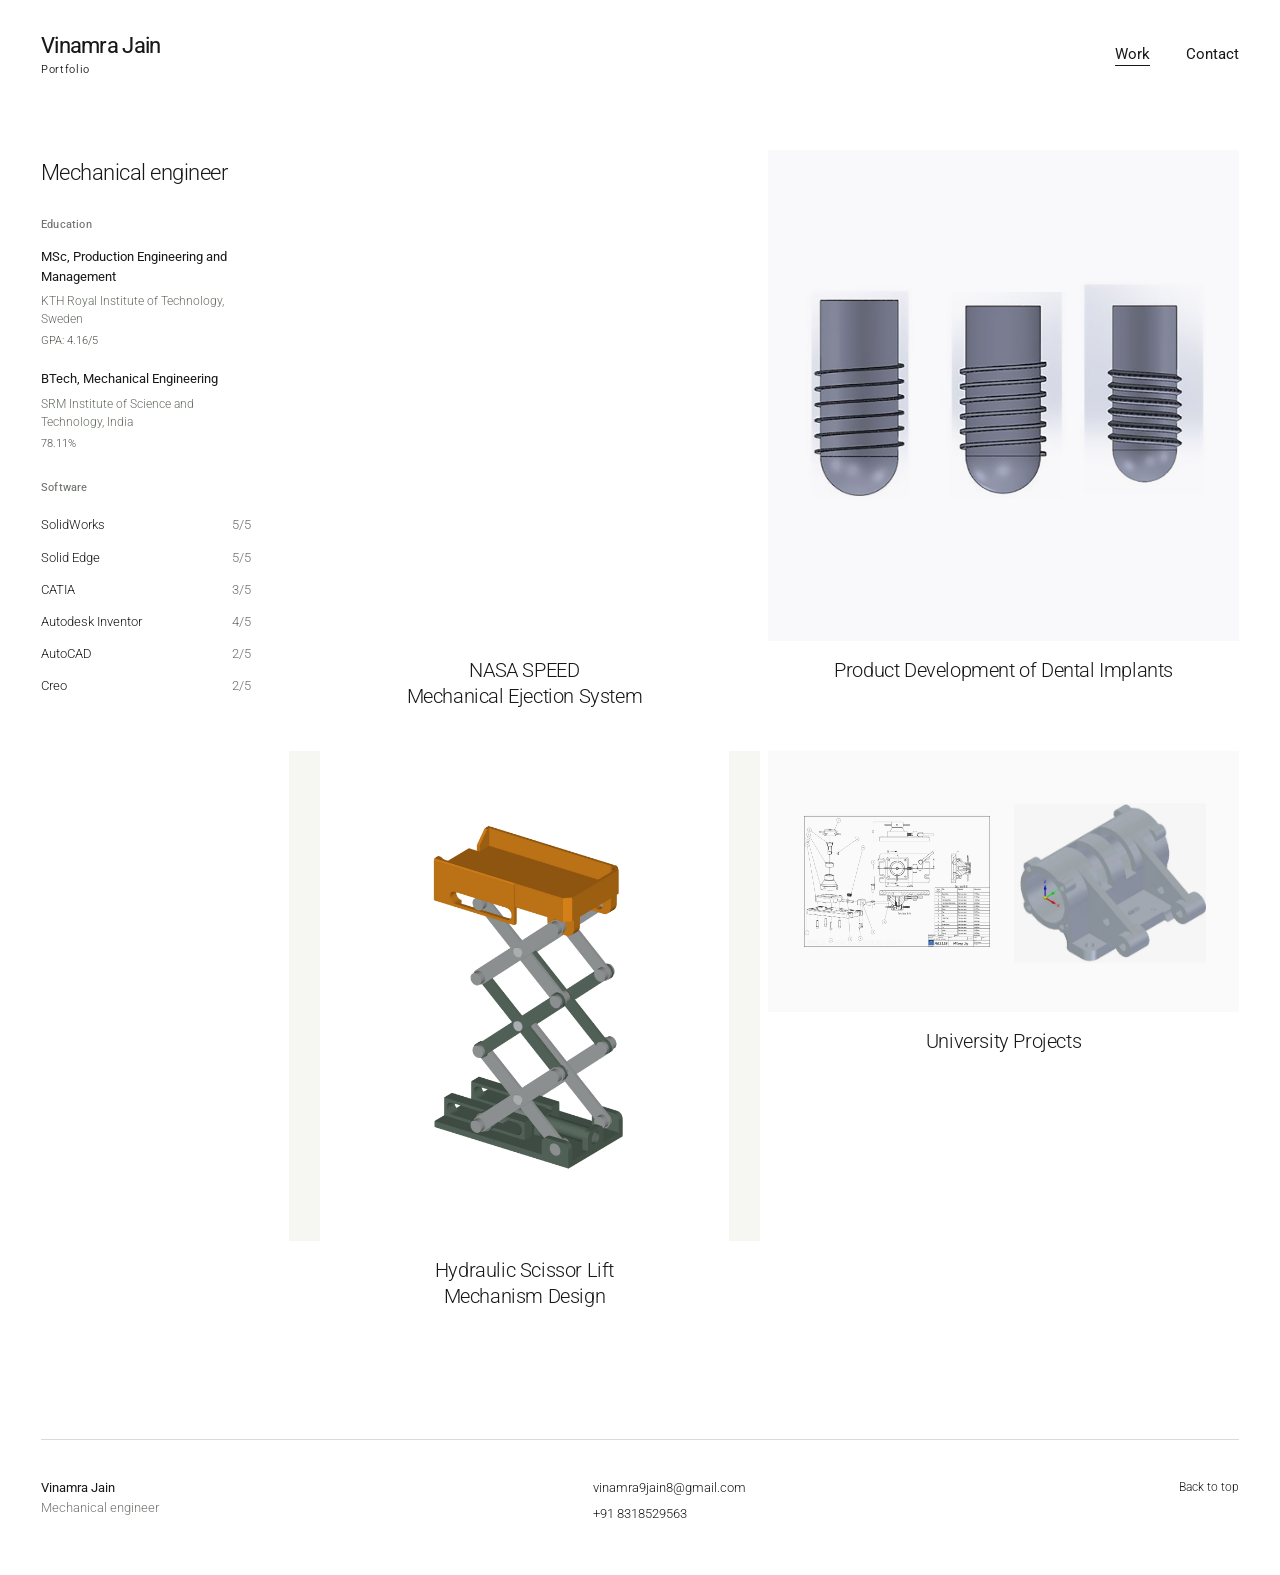
==== index.html @ 56fd3b0e "Publish mechanical design portfolio website" ====
<!doctype html>
<html lang="en"><head><meta charset="UTF-8"/><meta name="viewport" content="width=device-width, initial-scale=1.0"/><link rel="icon" type="image/svg+xml" href="/favicon.svg"/><meta name="theme-color" content="#ffffff"/><meta name="description" content="Mechanical design work by Vinamra Jain. CAD architecture, mechanisms, assembly engineering and finite-element research."/><title>Vinamra Jain — Mechanical Design</title>  <script type="module" crossorigin src="/assets/index-C5LopVp8.js"></script>
  <link rel="stylesheet" crossorigin href="/assets/index-Bg9cpdGY.css">
</head><body><div id="root"></div></body></html>
---- assets/index-Bg9cpdGY.css ----
@font-face{font-family:Roboto Variable;font-style:normal;font-display:swap;font-weight:100 900;src:url(/assets/roboto-cyrillic-ext-wght-normal-BCp_3N7R.woff2)format("woff2-variations");unicode-range:U+460-52F,U+1C80-1C8A,U+20B4,U+2DE0-2DFF,U+A640-A69F,U+FE2E-FE2F}@font-face{font-family:Roboto Variable;font-style:normal;font-display:swap;font-weight:100 900;src:url(/assets/roboto-cyrillic-wght-normal-fOt7epNf.woff2)format("woff2-variations");unicode-range:U+301,U+400-45F,U+490-491,U+4B0-4B1,U+2116}@font-face{font-family:Roboto Variable;font-style:normal;font-display:swap;font-weight:100 900;src:url(/assets/roboto-greek-ext-wght-normal-Bgw4czJT.woff2)format("woff2-variations");unicode-range:U+1F??}@font-face{font-family:Roboto Variable;font-style:normal;font-display:swap;font-weight:100 900;src:url(/assets/roboto-greek-wght-normal-DlT9XTxE.woff2)format("woff2-variations");unicode-range:U+370-377,U+37A-37F,U+384-38A,U+38C,U+38E-3A1,U+3A3-3FF}@font-face{font-family:Roboto Variable;font-style:normal;font-display:swap;font-weight:100 900;src:url(/assets/roboto-math-wght-normal-4a3xuzGk.woff2)format("woff2-variations");unicode-range:U+302-303,U+305,U+307-308,U+310,U+312,U+315,U+31A,U+326-327,U+32C,U+32F-330,U+332-333,U+338,U+33A,U+346,U+34D,U+391-3A1,U+3A3-3A9,U+3B1-3C9,U+3D1,U+3D5-3D6,U+3F0-3F1,U+3F4-3F5,U+2016-2017,U+2034-2038,U+203C,U+2040,U+2043,U+2047,U+2050,U+2057,U+205F,U+2070-2071,U+2074-208E,U+2090-209C,U+20D0-20DC,U+20E1,U+20E5-20EF,U+2100-2112,U+2114-2115,U+2117-2121,U+2123-214F,U+2190,U+2192,U+2194-21AE,U+21B0-21E5,U+21F1-21F2,U+21F4-2211,U+2213-2214,U+2216-22FF,U+2308-230B,U+2310,U+2319,U+231C-2321,U+2336-237A,U+237C,U+2395,U+239B-23B7,U+23D0,U+23DC-23E1,U+2474-2475,U+25AF,U+25B3,U+25B7,U+25BD,U+25C1,U+25CA,U+25CC,U+25FB,U+266D-266F,U+27C0-27FF,U+2900-2AFF,U+2B0E-2B11,U+2B30-2B4C,U+2BFE,U+3030,U+FF5B,U+FF5D,U+1D400-1D7FF,U+1EE??}@font-face{font-family:Roboto Variable;font-style:normal;font-display:swap;font-weight:100 900;src:url(/assets/roboto-symbols-wght-normal-B7iHSfaG.woff2)format("woff2-variations");unicode-range:U+1-C,U+E-1F,U+7F-9F,U+20DD-20E0,U+20E2-20E4,U+2150-218F,U+2190,U+2192,U+2194-2199,U+21AF,U+21E6-21F0,U+21F3,U+2218-2219,U+2299,U+22C4-22C6,U+2300-243F,U+2440-244A,U+2460-24FF,U+25A0-27BF,U+28??,U+2921-2922,U+2981,U+29BF,U+29EB,U+2B??,U+4DC0-4DFF,U+FFF9-FFFB,U+10140-1018E,U+10190-1019C,U+101A0,U+101D0-101FD,U+102E0-102FB,U+10E60-10E7E,U+1D2C0-1D2D3,U+1D2E0-1D37F,U+1F0??,U+1F100-1F1AD,U+1F1E6-1F1FF,U+1F30D-1F30F,U+1F315,U+1F31C,U+1F31E,U+1F320-1F32C,U+1F336,U+1F378,U+1F37D,U+1F382,U+1F393-1F39F,U+1F3A7-1F3A8,U+1F3AC-1F3AF,U+1F3C2,U+1F3C4-1F3C6,U+1F3CA-1F3CE,U+1F3D4-1F3E0,U+1F3ED,U+1F3F1-1F3F3,U+1F3F5-1F3F7,U+1F408,U+1F415,U+1F41F,U+1F426,U+1F43F,U+1F441-1F442,U+1F444,U+1F446-1F449,U+1F44C-1F44E,U+1F453,U+1F46A,U+1F47D,U+1F4A3,U+1F4B0,U+1F4B3,U+1F4B9,U+1F4BB,U+1F4BF,U+1F4C8-1F4CB,U+1F4D6,U+1F4DA,U+1F4DF,U+1F4E3-1F4E6,U+1F4EA-1F4ED,U+1F4F7,U+1F4F9-1F4FB,U+1F4FD-1F4FE,U+1F503,U+1F507-1F50B,U+1F50D,U+1F512-1F513,U+1F53E-1F54A,U+1F54F-1F5FA,U+1F610,U+1F650-1F67F,U+1F687,U+1F68D,U+1F691,U+1F694,U+1F698,U+1F6AD,U+1F6B2,U+1F6B9-1F6BA,U+1F6BC,U+1F6C6-1F6CF,U+1F6D3-1F6D7,U+1F6E0-1F6EA,U+1F6F0-1F6F3,U+1F6F7-1F6FC,U+1F7??,U+1F800-1F80B,U+1F810-1F847,U+1F850-1F859,U+1F860-1F887,U+1F890-1F8AD,U+1F8B0-1F8BB,U+1F8C0-1F8C1,U+1F900-1F90B,U+1F93B,U+1F946,U+1F984,U+1F996,U+1F9E9,U+1FA00-1FA6F,U+1FA70-1FA7C,U+1FA80-1FA89,U+1FA8F-1FAC6,U+1FACE-1FADC,U+1FADF-1FAE9,U+1FAF0-1FAF8,U+1FB??}@font-face{font-family:Roboto Variable;font-style:normal;font-display:swap;font-weight:100 900;src:url(/assets/roboto-vietnamese-wght-normal-_f1XEJpo.woff2)format("woff2-variations");unicode-range:U+102-103,U+110-111,U+128-129,U+168-169,U+1A0-1A1,U+1AF-1B0,U+300-301,U+303-304,U+308-309,U+323,U+329,U+1EA0-1EF9,U+20AB}@font-face{font-family:Roboto Variable;font-style:normal;font-display:swap;font-weight:100 900;src:url(/assets/roboto-latin-ext-wght-normal-DYIxWhlt.woff2)format("woff2-variations");unicode-range:U+100-2BA,U+2BD-2C5,U+2C7-2CC,U+2CE-2D7,U+2DD-2FF,U+304,U+308,U+329,U+1D00-1DBF,U+1E00-1E9F,U+1EF2-1EFF,U+2020,U+20A0-20AB,U+20AD-20C0,U+2113,U+2C60-2C7F,U+A720-A7FF}@font-face{font-family:Roboto Variable;font-style:normal;font-display:swap;font-weight:100 900;src:url(/assets/roboto-latin-wght-normal-ccAYIvAh.woff2)format("woff2-variations");unicode-range:U+??,U+131,U+152-153,U+2BB-2BC,U+2C6,U+2DA,U+2DC,U+304,U+308,U+329,U+2000-206F,U+20AC,U+2122,U+2191,U+2193,U+2212,U+2215,U+FEFF,U+FFFD}:root{color:#171917;font-synthesis:none;--paper:#f6f6f3;--muted:#71756f;--line:#d9dcd6;--accent:#146d68;background:#fff;font-family:Roboto Variable,Roboto,Arial,sans-serif;font-size:15px;font-weight:300;line-height:1.55}*{box-sizing:border-box}html{scroll-behavior:smooth;scroll-padding-top:30px}body{margin:0}a{color:inherit;text-decoration:none}button{color:inherit;font:inherit;cursor:pointer;background:0 0;border:0}img,video,canvas{max-width:100%;display:block}button:focus-visible,a:focus-visible{outline:2px solid var(--accent);outline-offset:5px}button{touch-action:manipulation}figure,p,h1,h2,h3,dl,dd{margin:0}h1,h2,h3{font-weight:300;line-height:1.16}strong{font-weight:450}a:hover{text-underline-offset:4px;text-decoration:underline}.site-header{border-bottom:1px solid #0000;justify-content:space-between;align-items:center;height:110px;margin:0 3.2%;display:flex}.wordmark{letter-spacing:-.7px;font-size:22px;font-weight:420;line-height:1.05}.wordmark span{letter-spacing:.06em;margin-top:7px;font-size:11px;font-weight:350;display:block}.site-header nav{gap:36px;font-size:15px;font-weight:400;display:flex}.site-header .work-link{text-underline-offset:6px;text-decoration:underline}.skip-link{z-index:100;background:#fff;padding:12px;position:absolute;top:-100px;left:20px}.skip-link:focus{top:10px}.home-layout{grid-template-columns:210px 1fr;gap:38px;margin:33px 3.2% 130px;display:grid}.home-intro{padding-top:8px}.home-intro h1{letter-spacing:-.5px;margin-bottom:30px;font-size:22px;line-height:1.33}.home-intro p{max-width:190px;margin-bottom:18px;font-size:14px;line-height:1.6}.index-label{color:var(--muted);margin-top:72px;font-size:11px;display:block}.project-grid{grid-template-columns:1fr 1fr;align-items:start;gap:42px 8px;display:grid}.project-tile{min-width:0;display:block}.project-tile:hover{text-decoration:none}.tile-image{background:var(--paper);aspect-ratio:1.18;overflow:hidden}.tile-image img{object-fit:contain;width:100%;height:100%;transition:transform .65s cubic-bezier(.2,.6,.2,1)}.project-tile:hover .tile-image img{transform:scale(1.025)}.speed-tile{grid-column:1/-1}.speed-tile .tile-image{aspect-ratio:1.95}.speed-tile .tile-image img{object-fit:cover}.dental-tile{grid-column:1/-1}.dental-tile .tile-image{aspect-ratio:2.3}.implant-home{background:#f9f9fb;justify-content:center;align-items:center;gap:8%;padding:20px 12%;display:flex}.implant-home img{mix-blend-mode:multiply;width:24%;height:100%}.tile-title{justify-content:space-between;align-items:baseline;gap:15px;padding:12px 3px 0;display:flex}.tile-title h2{letter-spacing:-.4px;font-size:20px}.tile-title span{font-size:12px}.detail-tile .tile-image{aspect-ratio:1.25}.detail-tile img{object-fit:contain;padding:6%}.research-tile .tile-image{background:#f1f2f4;align-items:center;display:flex}.research-tile img{mix-blend-mode:multiply;height:auto}.project-heading{grid-template-columns:1.8fr 1fr;column-gap:50px;width:84%;max-width:1180px;margin:62px auto 64px;display:grid}.eyebrow{color:#676d66;grid-column:1/-1;margin-bottom:25px;font-size:12px}.project-heading h1{letter-spacing:-2px;font-size:clamp(37px,4.3vw,64px);line-height:1.07}.project-deck{align-self:end;padding-bottom:4px;font-size:18px;line-height:1.5}.case-study{animation:.35s both page-enter}.hero-figure{background:var(--paper);margin:0 1.5%}.hero-figure img{object-fit:contain;width:100%;height:min(75vw,760px)}.hero-figure figcaption{color:#5b6159;background:#fff;padding:14px 2%;font-size:12px}.section-intro{grid-template-columns:1fr 1.7fr;gap:70px;width:80%;max-width:1110px;margin:112px auto 45px;scroll-margin-top:45px;display:grid}.section-intro h2{letter-spacing:-.7px;font-size:29px}.section-intro h2>span,.standards-section h2>span{color:var(--muted);letter-spacing:0;margin-bottom:14px;font-size:11px;display:block}.section-intro p{font-size:18px;line-height:1.6}.section-intro .software-note{color:var(--muted);margin-top:18px;font-size:12px}.packaging-pair{grid-template-columns:1fr 1fr;gap:8px;margin:0 3.2%;display:grid}.packaging-pair figure{background:var(--paper)}.packaging-pair img{object-fit:contain;width:100%;height:600px}.image-open{width:100%;padding:0;display:block}.image-open img{width:100%;height:auto}figcaption{color:#61665e;padding:13px 0 0;font-size:12px;line-height:1.5}figcaption>span{float:right}figure:has(.image-open){min-width:0}.packaging-pair figcaption{background:#fff;padding:13px 16px 18px}.constraint-strip{border-top:1px solid var(--line);grid-template-columns:repeat(3,1fr);gap:25px;width:80%;max-width:1110px;margin:48px auto 0;padding-top:23px;display:grid}.constraint-strip strong{font-size:20px;font-weight:350;display:block}.constraint-strip span{color:var(--muted);margin-top:5px;font-size:12px;display:block}.cad-viewer{background:var(--paper);margin:0 3.2%;position:relative}.cad-toolbar{justify-content:space-between;align-items:center;gap:10px;padding:22px 28px 0;display:flex}.pose-switch{gap:23px;display:flex}.pose-switch button{border-bottom:1px solid #0000;padding:4px 0;font-size:13px}.pose-switch button.active{border-color:#151715;font-weight:450}.reset-view{color:#666c62;font-size:12px}.cad-stage{height:min(68vw,750px);min-height:540px;position:relative}.cad-canvas{cursor:grab;touch-action:none;position:absolute;inset:0}.cad-canvas:active{cursor:grabbing}.cad-canvas canvas{width:100%;height:100%}.cad-loading{text-align:center;width:100%;color:var(--muted);pointer-events:none;font-size:13px;position:absolute;top:48%}.cad-fallback{object-fit:contain;width:100%;height:100%;position:absolute;inset:0}.cad-leaders{pointer-events:none;width:100%;height:100%;position:absolute;inset:0}.cad-leaders polyline{fill:none;stroke:#828e80;stroke-width:.08px;vector-effect:non-scaling-stroke;stroke-width:.65px}.cad-leaders circle{fill:#4f6458}.cad-leaders g.selected polyline{stroke:var(--accent);stroke-width:1.5px}.cad-labels button{text-align:left;background:0 0;width:20%;padding:7px;font-size:12px;line-height:1.4;position:absolute;transform:translateY(-50%)}.cad-labels .left{left:2%}.cad-labels .right{right:2%}.cad-labels .cad-label-number{color:#838a7e;margin-bottom:3px;font-size:10px;display:block}.cad-labels button.selected{color:var(--accent);font-weight:500}.cad-footer{color:#73796f;justify-content:space-between;gap:20px;padding:14px 28px 20px;font-size:11px;display:flex}.mobile-parts{display:none}.viewer-placeholder{background:var(--paper);place-items:center;height:600px;display:grid}.annotated-detail{background:#fff;margin:0 3.2%;position:relative}.annotated-detail>img{width:100%;height:auto}.annotated-detail>svg{pointer-events:none;width:100%;height:100%;position:absolute;inset:0}.annotated-detail polyline{fill:none;stroke:#777e73;stroke-width:.65px;vector-effect:non-scaling-stroke}.annotated-detail circle{fill:#465546}.detail-label{white-space:nowrap;background:#ffffffed;padding:5px 7px;font-size:12px;line-height:1.2;position:absolute;transform:translate(-30%)}.mechanism-metrics{border-top:1px solid var(--line);grid-template-columns:repeat(4,1fr);gap:25px;width:80%;max-width:1110px;margin:35px auto 0;padding-top:24px;display:grid}.mechanism-metrics strong{font-size:32px;font-weight:300;line-height:1.1;display:block}.mechanism-metrics span{color:var(--muted);margin-top:10px;font-size:12px;display:block}.guided-layout{grid-template-columns:1.8fr 1fr;align-items:center;gap:5%;margin:0 7%;display:grid}.guided-layout .annotated-detail{margin:0}.guided-notes p{max-width:250px;margin-bottom:35px;font-size:14px}.guided-notes strong{margin-bottom:9px;font-size:20px;font-weight:350;display:block}.safety-layout{grid-template-columns:1.5fr 1fr;align-items:center;gap:8%;margin:95px 8% 0;display:grid}.safety-layout figure{background:var(--paper)}.safety-layout img{object-fit:contain;height:530px}.safety-layout h3{letter-spacing:-.5px;margin-bottom:30px;font-size:27px}.release-sequence{margin:0;padding:0;list-style:none}.release-sequence li{grid-template-columns:30px 1fr;gap:12px;margin-top:23px;display:grid}.release-sequence li>span{color:var(--muted);padding-top:3px;font-size:11px}.release-sequence p{font-size:14px}.release-sequence strong{margin-bottom:4px;font-weight:450;display:block}.motion-figure{background:#fff;margin:0 3.2%}.motion-figure video{object-fit:contain;width:100%;height:auto;max-height:850px}.motion-figure figcaption{text-align:center;padding-top:18px}.interface-grid{grid-template-columns:1fr 1fr 1fr;gap:16px;margin:0 3.2%;display:grid}.interface-grid img{object-fit:contain;background:var(--paper);height:350px}.interface-grid figure:last-child img{background:#fff}.manufacturing-layout{grid-template-columns:1.1fr 1fr;align-items:center;gap:6%;margin:0 6%;display:grid}.manufacturing-layout figure img{object-fit:contain;background:var(--paper);height:650px}.material-table>div{border-top:1px solid var(--line);grid-template-columns:1fr 1.5fr;gap:25px;padding:19px 0;display:grid}.material-table h3{font-size:14px;font-weight:400;line-height:1.5}.material-table p{font-size:12px;line-height:1.6}.material-table strong{margin-bottom:3px;font-weight:400;display:block}.dfma-notes{grid-template-columns:repeat(3,1fr);gap:45px;width:80%;max-width:1110px;margin:45px auto 0;display:grid}.dfma-notes p{font-size:13px}.dfma-notes span{margin-bottom:12px;font-size:17px;display:block}.standards-section{border-top:1px solid var(--line);grid-template-columns:1fr 1.7fr;gap:70px;width:80%;max-width:1110px;margin:110px auto 0;padding-top:35px;display:grid}.standards-section h2{letter-spacing:-.5px;font-size:25px}.standards-context{color:var(--muted);margin-bottom:20px;font-size:12px}.standards-section dl>div{border-top:1px solid #eceee9;grid-template-columns:1fr 1.1fr;gap:25px;padding:11px 0;font-size:12px;display:grid}.standards-section dt{font-weight:400}.standards-section dd{color:#666c63}.project-source{width:80%;max-width:1110px;color:var(--muted);margin:38px auto 0;font-size:11px}.project-source a{text-decoration:underline}.project-navigation{border-top:1px solid var(--line);justify-content:space-between;gap:20px;margin:110px 3.2% 0;padding:36px 0;font-size:18px;display:flex}.project-navigation span{margin-left:25px}footer{border-top:1px solid var(--line);justify-content:space-between;gap:30px;margin:0 3.2%;padding:38px 0 50px;font-size:13px;display:flex}footer p{font-weight:400}footer p span{color:var(--muted);font-weight:300}footer .back-top{font-size:12px}.dental-hero{grid-template-columns:1fr;gap:8px;margin:0 3.2%;display:grid}.dental-hero figure{background:#f4f5f7;grid-template-columns:1fr 130px;align-items:center;padding:12px 28px;display:grid}.dental-hero img{object-fit:contain;mix-blend-mode:multiply;max-height:240px}.dental-hero figcaption{padding:0 0 0 20px;font-size:13px}.dental-hero figcaption span{display:none}.finding{width:80%;max-width:1110px;margin:85px auto 0;padding-bottom:15px}.finding>span{color:var(--muted);margin-bottom:23px;font-size:11px;display:block}.finding h2{letter-spacing:-1px;max-width:960px;font-size:clamp(27px,3.3vw,46px);line-height:1.22}.parameter-matrix{border-top:1px solid var(--line);grid-template-columns:1fr 2fr;gap:60px;width:80%;max-width:1110px;margin:0 auto 50px;padding-top:25px;display:grid}.matrix-number strong{letter-spacing:-6px;font-size:100px;font-weight:250;line-height:1;display:block}.matrix-number span{color:var(--muted);margin-top:10px;font-size:12px;display:block}.parameter-matrix dl{grid-template-columns:1fr 1fr;gap:23px 35px;display:grid}.parameter-matrix dt{font-size:15px;font-weight:400}.parameter-matrix dd{color:#6a7065;margin-top:5px;font-size:13px}.method-visuals{grid-template-columns:1fr 1.3fr;gap:15px;margin:0 6%;display:grid}.method-visuals img{object-fit:contain;background:#f7f8fa;height:430px}.method-caption{color:var(--muted);width:80%;max-width:1110px;margin:25px auto 0;font-size:12px}.stress-comparisons{grid-template-columns:repeat(3,1fr);gap:28px;margin:55px 6% 0;display:grid}.stress-comparisons img{object-fit:contain;height:270px}.research-observation{grid-template-columns:1fr 1.7fr;gap:70px;width:80%;max-width:1110px;margin:58px auto 0;display:grid}.research-observation h3{letter-spacing:-.5px;font-size:26px}.research-observation p{font-size:16px;line-height:1.6}.taper-geometry{grid-template-columns:repeat(3,1fr);gap:8px;margin:0 8%;display:grid}.taper-geometry figure{background:#f8f8fa;padding:30px 35px 20px}.taper-geometry img{object-fit:contain;mix-blend-mode:multiply;height:370px}.taper-geometry figcaption{text-align:center}.geometry-specs{justify-content:center;gap:45px;margin:30px 8% 0;font-size:13px;display:flex}.assembly-research{grid-template-columns:1.1fr .8fr 1fr;align-items:end;gap:35px;margin:65px 8% 0;display:grid}.assembly-research img{object-fit:contain;height:350px}.load-study{margin:90px 6% 0}.loading-tabs{border-bottom:1px solid var(--line);gap:35px;display:flex}.loading-tabs button{border-bottom:1px solid #0000;margin-bottom:-1px;padding:13px 0;font-size:16px}.loading-tabs button[aria-selected=true]{border-bottom-color:#171917;font-weight:450}.load-heading{justify-content:space-between;align-items:baseline;margin:28px 0;display:flex}.load-heading h3{font-size:22px}.load-heading span{color:var(--muted);font-size:11px}.contour-grid{grid-template-columns:repeat(3,1fr);gap:12px;display:grid}.contour-grid img{aspect-ratio:1.22;object-fit:contain;background:#f1f4fa;width:100%;height:auto}.contour-grid figcaption{padding-top:10px}.comparison-plot{width:min(100%,700px);margin:40px auto 0}.comparison-plot img{object-fit:contain;max-height:450px}.publications{border-top:1px solid var(--line);grid-template-columns:1fr 1.7fr;gap:70px;width:80%;max-width:1110px;margin:105px auto 0;padding-top:35px;display:grid}.publications>h2{letter-spacing:-.6px;font-size:27px}.publications article+article{border-top:1px solid var(--line);margin-top:35px;padding-top:30px}.publications h3{margin:10px 0;font-size:21px;line-height:1.35}.publications p{color:#6a7066;font-size:12px}.publications a{border-bottom:1px solid #b1b5ac;margin:18px 25px 0 0;font-size:13px;display:inline-block}.publications small{color:var(--muted);margin-top:20px;font-size:11px;display:block}.lightbox{z-index:200;background:#fffffffa;flex-direction:column;justify-content:center;align-items:center;gap:15px;padding:70px 4% 35px;display:flex;position:fixed;inset:0}.lightbox img{object-fit:contain;max-width:96%;max-height:82vh}.lightbox>p{color:var(--muted);font-size:12px}.close-lightbox{padding:10px;font-size:16px;position:absolute;top:22px;right:28px}.compact .cad-stage{min-height:600px}.compact .cad-footer{display:none}@keyframes page-enter{0%{opacity:.5;transform:translateY(5px)}to{opacity:1;transform:translateY(0)}}@media (min-width:1600px){.home-layout{grid-template-columns:230px 1fr;gap:50px}.project-grid{max-width:1450px}.hero-figure img{height:850px}}@media (max-width:1000px){.home-layout{grid-template-columns:170px 1fr;gap:25px}.home-intro h1{font-size:20px}.home-intro p{font-size:13px}.project-heading{column-gap:35px;width:87%}.project-heading h1{font-size:43px}.project-deck{font-size:15px}.section-intro,.standards-section,.publications,.research-observation{grid-template-columns:1fr 1.5fr;gap:35px;width:85%}.section-intro h2{font-size:25px}.section-intro p{font-size:16px}.packaging-pair img{height:470px}.cad-labels button{width:22%;font-size:11px}.cad-stage{min-height:500px}.guided-layout{gap:3%;margin:0 4%}.guided-notes p{font-size:13px}.safety-layout{gap:5%;margin:75px 5% 0}.safety-layout img{height:420px}.safety-layout h3{font-size:24px}.interface-grid{grid-template-columns:1fr 1fr}.interface-grid figure:last-child{grid-column:1/-1;max-width:65%;margin:15px auto 0}.manufacturing-layout{grid-template-columns:1fr 1.2fr;gap:4%;margin:0 4%}.manufacturing-layout figure img{height:600px}.material-table>div{gap:14px}.dfma-notes{gap:25px;width:85%}.detail-label{font-size:10px}.dental-hero img{max-height:200px}.dental-hero figure{grid-template-columns:1fr 100px;padding:12px 20px}.dental-hero figcaption{font-size:12px}.taper-geometry{margin:0 5%}.taper-geometry figure{padding:25px 20px 18px}.taper-geometry img{height:300px}.geometry-specs{gap:23px}.method-visuals img{height:350px}.stress-comparisons{gap:15px}.stress-comparisons img{height:220px}.assembly-research{gap:20px;margin-left:5%;margin-right:5%}.assembly-research img{height:290px}}@media (max-width:680px){:root{font-size:14px}.site-header{height:88px;margin:0 6%}.wordmark{font-size:20px}.wordmark span{font-size:10px}.site-header nav{gap:23px;font-size:13px}.home-layout{margin:29px 5% 75px;display:block}.home-intro{padding:0 2% 33px}.home-intro h1{letter-spacing:-.7px;margin-bottom:18px;font-size:29px}.home-intro h1 br{display:none}.home-intro p{max-width:320px;margin-bottom:10px;font-size:14px}.index-label{margin-top:28px;font-size:10px}.project-grid{gap:32px 8px}.speed-tile .tile-image{aspect-ratio:1.15}.speed-tile .tile-image img{object-fit:cover;width:100%;height:100%}.tile-title h2{font-size:18px}.tile-title{padding-top:12px;display:block}.tile-title span{margin-top:4px;font-size:11px;display:block}.dental-tile .tile-image{aspect-ratio:1.4}.implant-home{gap:4%;padding:15px 6%}.implant-home img{width:29%}.detail-tile{grid-column:1/-1}.detail-tile .tile-image{aspect-ratio:1.5}.detail-tile .tile-title{display:flex}.project-heading{width:88%;margin:35px auto 33px;display:block}.eyebrow{margin-bottom:20px;font-size:10px;line-height:1.6}.project-heading h1{letter-spacing:-1.3px;font-size:38px;line-height:1.1}.project-deck{margin-top:24px;font-size:15px;line-height:1.6}.hero-figure{margin:0 3%}.hero-figure img{aspect-ratio:.95;object-fit:cover;height:auto}.hero-figure figcaption{padding:12px 4%;font-size:10px}.section-intro{width:86%;margin:68px auto 28px;display:block}.section-intro h2{letter-spacing:-.7px;margin-bottom:21px;font-size:27px}.section-intro h2>span{margin-bottom:11px;font-size:10px}.section-intro p{font-size:16px;line-height:1.6}.section-intro .software-note{font-size:11px}.packaging-pair{grid-template-columns:1fr 1fr;gap:8px;margin:0 4%}.packaging-pair img{height:330px}.packaging-pair figcaption{padding:12px 4px 0;font-size:10px}.constraint-strip{grid-template-columns:1fr;gap:0;width:86%;margin-top:30px;padding-top:0}.constraint-strip>div{border-bottom:1px solid var(--line);justify-content:space-between;align-items:center;gap:20px;padding:15px 0;display:flex}.constraint-strip strong{white-space:nowrap;font-size:16px}.constraint-strip span{text-align:right;max-width:130px;margin:0;font-size:11px}.cad-viewer{margin:0 3%}.cad-toolbar{padding:19px 15px 0}.pose-switch{gap:17px}.pose-switch button{font-size:12px}.reset-view{font-size:10px}.cad-stage{height:520px;min-height:0}.cad-leaders,.cad-labels{display:none}.cad-footer{padding:12px 16px 18px;font-size:10px}.mobile-parts{grid-template-columns:1fr 1fr;gap:0 15px;margin:0;padding:0 16px 17px;list-style:none;display:grid}.mobile-parts button{text-align:left;border-top:1px solid var(--line);gap:8px;width:100%;padding:10px 0;font-size:10px;line-height:1.4;display:flex}.mobile-parts span{color:var(--muted);font-size:9px}.mobile-parts button.selected{color:var(--accent);font-weight:500}.annotated-detail{margin:0 2%;overflow:hidden}.annotated-detail.release{margin-bottom:15px}.annotated-detail.release>img{object-fit:fill;height:310px}.detail-label{white-space:normal;max-width:75px;padding:3px;font-size:8px}.release .detail-label:last-child{left:85%!important}.mechanism-metrics{grid-template-columns:1fr 1fr;gap:25px 20px;width:86%;margin:10px auto 0;padding-top:22px}.mechanism-metrics strong{font-size:27px}.mechanism-metrics span{margin-top:7px;font-size:11px}.guided-layout{margin:0 4%;display:block}.guided-layout .annotated-detail{margin:0}.guided-layout .annotated-detail>img{height:auto;min-height:350px}.guided-layout .detail-label{font-size:9px}.guided-notes{grid-template-columns:1fr;gap:18px;margin:30px 4% 0;display:grid}.guided-notes p{grid-template-columns:125px 1fr;gap:12px;max-width:none;margin:0;font-size:13px;display:grid}.guided-notes strong{margin:0;font-size:16px;line-height:1.35}.safety-layout{margin:60px 7% 0;display:block}.safety-layout img{height:370px}.safety-layout h3{margin:32px 0 20px;font-size:25px}.release-sequence p{font-size:13px}.release-sequence li{gap:6px;margin-top:20px}.motion-figure{margin:0 2%}.motion-figure figcaption{padding-top:12px;font-size:10px}.interface-grid{grid-template-columns:1fr;gap:28px;margin:0 7%}.interface-grid img{height:340px}.interface-grid figure:last-child{grid-column:auto;max-width:none;margin:0}.interface-grid figcaption{font-size:11px}.manufacturing-layout{margin:0 7%;display:block}.manufacturing-layout figure img{height:420px}.manufacturing-layout figure{margin-bottom:30px}.material-table>div{grid-template-columns:1fr 1.45fr;gap:25px;padding:17px 0}.material-table h3{font-size:13px}.material-table p{font-size:12px}.dfma-notes{grid-template-columns:1fr;gap:22px;width:86%;margin-top:28px}.dfma-notes p{font-size:13px}.dfma-notes span{margin-bottom:6px;font-size:17px}.standards-section{width:86%;margin-top:65px;padding-top:27px;display:block}.standards-section h2{margin-bottom:24px;font-size:25px}.standards-section h2>span{font-size:10px}.standards-section dl>div{grid-template-columns:1fr 1fr;gap:16px;padding:13px 0;font-size:11px}.standards-context{font-size:11px}.project-source{width:86%;margin-top:25px;font-size:10px}.project-navigation{margin:65px 6% 0;padding:25px 0;font-size:15px}.project-navigation span{margin-left:8px}footer{flex-wrap:wrap;gap:25px;margin:0 6%;padding:27px 0 35px;font-size:12px}footer p{width:52%}footer .back-top{font-size:11px}.dental-hero{gap:7px;margin:0 4%}.dental-hero figure{padding:13px 10px 11px;display:block}.dental-hero img{height:auto;max-height:none}.dental-hero figcaption{text-align:right;padding:10px 0 0;font-size:10px}.finding{width:86%;margin-top:48px}.finding>span{margin-bottom:17px;font-size:10px}.finding h2{letter-spacing:-.7px;font-size:28px;line-height:1.27}.parameter-matrix{grid-template-columns:1fr;gap:25px;width:86%;margin-bottom:35px}.matrix-number{align-items:center;gap:25px;display:flex}.matrix-number strong{letter-spacing:-4px;font-size:75px}.matrix-number span{max-width:100px;font-size:12px}.parameter-matrix dl{gap:22px 20px}.parameter-matrix dt{font-size:14px}.parameter-matrix dd{font-size:11px}.method-visuals{grid-template-columns:1fr;gap:25px;margin:0 6%}.method-visuals img{height:auto;max-height:400px}.method-visuals figcaption{font-size:11px}.method-caption{width:86%;margin-top:22px;font-size:11px}.stress-comparisons{grid-template-columns:1fr;gap:30px;margin:40px 7% 0}.stress-comparisons img{height:auto;max-height:340px}.stress-comparisons figcaption{font-size:11px}.research-observation{width:86%;margin-top:40px;display:block}.research-observation h3{margin-bottom:17px;font-size:25px}.research-observation p{font-size:15px}.taper-geometry{gap:6px;margin:0 4%}.taper-geometry figure{padding:20px 8px 14px}.taper-geometry img{height:185px}.taper-geometry figcaption{font-size:9px;line-height:1.5}.taper-geometry figcaption>span{display:none}.geometry-specs{grid-template-columns:1fr 1fr;gap:12px 20px;margin:22px 8% 0;font-size:11px;display:grid}.assembly-research{grid-template-columns:1fr 1fr;gap:25px 18px;margin:40px 7% 0}.assembly-research figure:first-child{grid-column:1/-1;max-width:380px;margin:auto}.assembly-research img{height:230px}.assembly-research figcaption{font-size:10px}.load-study{margin:60px 5% 0}.loading-tabs{gap:24px}.loading-tabs button{padding:12px 0;font-size:13px}.load-heading{margin:24px 0;display:block}.load-heading h3{font-size:20px}.load-heading span{margin-top:10px;font-size:10px;display:block}.contour-grid{grid-template-columns:1fr;gap:25px;margin:0 3%}.contour-grid img{aspect-ratio:auto;background:#fff;max-height:360px}.contour-grid figcaption{font-size:11px}.comparison-plot{margin-top:30px}.comparison-plot figcaption{font-size:11px}.publications{width:86%;margin-top:60px;padding-top:25px;display:block}.publications>h2{margin-bottom:27px;font-size:26px}.publications h3{font-size:19px}.publications p{font-size:11px}.publications small{font-size:10px}.publications a{font-size:12px}.lightbox{padding:70px 2% 30px}.lightbox img{max-width:100%}.lightbox>p{text-align:center;font-size:11px}.close-lightbox{top:12px;right:12px}}@media (prefers-reduced-motion:reduce){html{scroll-behavior:auto}*{transition:none!important;animation:none!important}}.cam-detail-pair{grid-template-columns:1.45fr 1fr;gap:16px;margin:30px 7% 0;display:grid}.cam-detail-pair img{object-fit:contain;background:var(--paper);height:410px}.method-visuals{grid-template-columns:.8fr 1fr 1.2fr}.method-visuals img{height:370px}.method-visuals figure:first-child img{background:#fff;padding:15px}@media (max-width:680px){.cam-detail-pair{grid-template-columns:1fr;gap:25px;margin:25px 6% 0}.cam-detail-pair img{height:310px}.method-visuals{grid-template-columns:1fr}.method-visuals img{height:auto;max-height:390px}.method-visuals figure:first-child img{height:330px}}@media (min-width:681px){.speed-tile,.dental-tile{grid-column:auto}.speed-tile .tile-image,.dental-tile .tile-image{aspect-ratio:.96}.speed-tile .tile-image img{object-fit:contain}.implant-home{gap:3%;padding:18px 5%}.implant-home img{object-fit:contain;width:30%;height:80%}.home-layout{margin-top:40px}.detail-tile .tile-title{display:block}.detail-tile .tile-title span:last-child{display:none}}@media (max-width:680px){.speed-tile .tile-image img,.hero-figure img{object-fit:contain}}.dental-finding{letter-spacing:-.3px;font-size:21px;line-height:1.4}.dental-finding>span{letter-spacing:0;color:var(--muted);margin-bottom:15px;font-size:10px;display:block}.dental-case .project-heading{grid-template-columns:1.3fr 1fr;column-gap:9%}.cad-leaders:has(g.selected) g:not(.selected){opacity:.18}.cad-labels:has(button.selected) button:not(.selected){opacity:.55}@media (max-width:680px){.dental-finding{margin-top:28px;font-size:20px;line-height:1.4}.dental-finding>span{margin-bottom:12px;font-size:10px}}.mobile-pin,.mobile-detail-key{display:none}@media (max-width:680px){.annotated-detail .detail-label,.annotated-detail>svg{display:none}.mobile-pin{color:#23392b;background:#fff;border:1px solid #647364;border-radius:50%;place-items:center;width:20px;height:20px;font-size:10px;font-weight:450;display:grid;position:absolute;transform:translate(-50%,-50%)}.mobile-detail-key{grid-template-columns:1fr 1fr;gap:10px 15px;width:88%;margin:15px auto 25px;padding:0;font-size:11px;line-height:1.5;list-style:none;display:grid}.mobile-detail-key li{gap:9px;display:flex}.mobile-detail-key li span{color:var(--muted);font-size:10px}.mobile-parts button{font-size:11px}.mobile-parts span{font-size:10px}.guided-layout .mobile-detail-key{margin-bottom:10px}.home-intro h1 br{display:initial}}.tile-image picture{width:100%;height:100%;display:block}.hero-figure picture{display:block}@media (max-width:680px){.hero-figure figcaption{font-size:11px}.speed-tile .tile-image{aspect-ratio:1.08}.hero-figure img{aspect-ratio:.95;object-fit:contain}.annotated-detail>svg{display:block}.annotated-detail polyline{stroke-width:.6px}.annotated-detail circle{r:.4}}.speed-case .project-heading{text-align:center;flex-direction:column;align-items:center;gap:0;margin-bottom:55px;display:flex}.speed-case .project-heading .eyebrow{color:#242923;max-width:850px;margin-bottom:24px;font-size:18px;font-weight:450;line-height:1.55}.speed-case .project-heading h1{text-align:center;width:100%}.speed-case .section-intro p+p{margin-top:18px}.shell-intro{grid-template-columns:1fr 1.7fr;align-items:start;gap:70px;width:80%;max-width:1110px;margin:40px auto 28px;display:grid}.shell-intro h3{letter-spacing:-.5px;font-size:25px}.shell-intro p{font-size:16px;line-height:1.65}.shell-design-visual{background:var(--paper);width:80%;max-width:1110px;margin:0 auto}.shell-design-visual img{object-fit:contain;height:600px}.shell-design-visual figcaption{background:#fff;padding-top:15px}.packaged-assembly{margin:60px 0 0}.packaged-assembly>figure{width:80%;max-width:1110px;margin:0 auto}.packaged-assembly img{object-fit:contain;background:var(--paper);height:650px}.constraint-table-wrap{width:80%;max-width:1110px;margin:0 auto}.constraint-table{border-collapse:collapse;text-align:left;width:100%;font-size:15px;line-height:1.7}.constraint-table th,.constraint-table td{vertical-align:top;border-top:1px solid var(--line);padding:23px 0}.constraint-table thead th{color:#5c655a;border-top-color:#788174;padding:14px 0;font-size:12px;font-weight:450}.constraint-table tbody th{width:26%;padding-right:40px;font-size:18px;font-weight:400}.constraint-table td{font-weight:300}@media (max-width:1000px){.shell-intro{grid-template-columns:1fr 1.5fr;gap:35px;width:85%}.constraint-table-wrap,.shell-design-visual,.packaged-assembly>figure{width:85%}}@media (max-width:680px){.speed-case .project-heading{margin-bottom:35px}.speed-case .project-heading .eyebrow{max-width:330px;margin-bottom:25px;font-size:16px;line-height:1.5}.speed-case .project-heading h1{letter-spacing:-1.1px;font-size:36px}.speed-case .project-heading+.section-intro{margin-top:38px}.shell-intro{width:86%;margin:35px auto 25px;display:block}.shell-intro h3{margin-bottom:17px;font-size:24px}.shell-intro p{font-size:15px}.shell-design-visual,.packaged-assembly>figure{width:86%}.shell-design-visual img{height:440px}.packaged-assembly{margin-top:45px}.packaged-assembly img{height:470px}.constraint-table-wrap{width:86%}.constraint-table thead th{font-size:11px}.constraint-table th,.constraint-table td{padding:19px 0}.constraint-table tbody th{overflow-wrap:anywhere;width:28%;padding-right:17px;font-size:14px}.constraint-table td{font-size:13px;line-height:1.65}}.motion-intro{width:80%;max-width:1110px;margin:112px auto 38px}.section-number{color:var(--muted);margin-bottom:14px;font-size:11px;display:block}.motion-intro>h2{letter-spacing:-.7px;font-size:29px}.motion-stages{grid-template-columns:repeat(4,1fr);gap:28px;margin:30px 0 0;padding:0;list-style:none;display:grid}.motion-stages li{border-top:1px solid var(--line);grid-template-columns:22px 1fr;align-items:start;gap:10px;padding-top:17px;display:grid}.stage-number{color:var(--muted);padding-top:4px;font-size:10px}.motion-stages h3{margin-bottom:10px;font-size:18px;font-weight:400;line-height:1.3}.motion-stages p{font-size:13px;line-height:1.65}.speed-case .section-intro a{text-underline-offset:3px;-webkit-text-decoration:underline #9ca397;text-decoration:underline #9ca397}.bom-wrap{width:86%;max-width:1220px;margin:0 auto}.bom-table{border-collapse:collapse;text-align:left;table-layout:fixed;width:100%;font-size:13px;line-height:1.6}.bom-table caption{text-align:left;color:var(--muted);margin-bottom:15px;font-size:11px}.bom-table th,.bom-table td{border-top:1px solid var(--line);vertical-align:top;padding:17px 18px 17px 0;font-weight:300}.bom-table thead th{color:#60695d;border-top-color:#788174;padding-top:13px;padding-bottom:13px;font-size:11px;font-weight:450}.bom-table tbody th{font-size:13px;font-weight:400}.bom-item-id{color:var(--muted);margin-bottom:5px;font-size:10px;display:block}.bom-table td:last-child{padding-right:0}.bom-scope{color:var(--muted);max-width:750px;margin-top:20px;font-size:11px;line-height:1.65}@media (max-width:1000px){.motion-intro{width:85%}.motion-stages{gap:20px}.motion-stages li{grid-template-columns:1fr;gap:6px}.motion-stages h3{font-size:17px}.bom-wrap{width:90%}}@media (max-width:680px){.motion-intro{width:86%;margin:68px auto 28px}.motion-intro>h2{font-size:27px}.section-number{margin-bottom:11px;font-size:10px}.motion-stages{grid-template-columns:1fr;gap:17px;margin-top:25px}.motion-stages li{grid-template-columns:25px 1fr;gap:12px;padding-top:14px}.motion-stages h3{margin-bottom:6px;font-size:17px}.motion-stages p{font-size:14px;line-height:1.6}.stage-number{font-size:11px}.bom-wrap{width:86%}.bom-table,.bom-table tbody,.bom-table caption{display:block}.bom-table thead{clip-path:inset(50%);width:1px;height:1px;position:absolute;overflow:hidden}.bom-table tbody tr{border-top:1px solid var(--line);grid-template-columns:65px 1fr;column-gap:20px;padding:20px 0;display:grid}.bom-table tbody th,.bom-table tbody td{border:0;padding:0;font-size:13px;width:auto!important}.bom-table tbody th{grid-column:1/-1;align-items:baseline;gap:16px;margin-bottom:14px;font-size:16px;line-height:1.4;display:flex}.bom-item-id{flex:0 0 20px;margin:0;font-size:10px;display:inline-block}.bom-table td[data-label]:before{content:attr(data-label);color:var(--muted);margin-bottom:4px;font-size:10px;display:block}.bom-table td:last-child{grid-column:1/-1;margin-top:13px;font-size:14px;line-height:1.6}.bom-scope{margin-top:14px;font-size:11px}.constraint-table tbody th{overflow-wrap:normal;word-break:normal;-webkit-hyphens:none;hyphens:none}}.bom-table th:first-child{width:6%}.bom-table th:nth-child(2){width:24%}.bom-table th:nth-child(3){width:7%}.bom-table th:nth-child(4){width:17%}.bom-table th:nth-child(5){width:46%}.bom-table .bom-item-id{margin:0;font-size:12px}.bom-table .bom-component{font-weight:400}.bom-table td[data-label=Qty],.bom-table thead th:nth-child(3){text-align:center;font-variant-numeric:tabular-nums}@media (max-width:680px){.bom-table tbody tr{grid-template-columns:50px 1fr}.bom-table tbody th.bom-index{grid-area:1/1;align-self:baseline;margin-bottom:14px;display:block}.bom-table td.bom-component{grid-area:1/2;margin-bottom:14px;font-size:16px;font-weight:400;line-height:1.4}.bom-table td[data-label=Qty]{text-align:left;grid-area:2/1}.bom-table td[data-label=Material]{grid-area:2/2}.bom-table td[data-label=Model\ definition]{grid-area:3/1/auto/-1}.bom-table .bom-item-id{font-size:11px}}.cad-labels .cad-label-number{background:var(--paper);width:-moz-fit-content;width:fit-content}.cad-labels .cad-label-name{max-width:100%;font:inherit;color:inherit;line-height:inherit;background:var(--paper);display:inline-block}.home-layout .speed-tile .tile-image{background:#fff}.home-layout .speed-tile video{object-fit:contain;width:100%;height:100%}.profile-education h2,.profile-software h2{color:var(--muted);letter-spacing:.02em;margin-bottom:14px;font-size:11px;font-weight:450;line-height:1.4}.home-intro .profile-education p{max-width:none;margin-bottom:20px;font-size:13px;line-height:1.55}.profile-education strong{font-weight:400;display:block}.profile-education small{color:#656c62;margin-top:5px;font-size:12px;line-height:1.5;display:block}.profile-software{margin-top:28px}.profile-software dl>div{justify-content:space-between;gap:14px;padding:6px 0;font-size:13px;display:flex}.profile-software dd{color:#656c62;font-variant-numeric:tabular-nums;white-space:nowrap}.home-layout .tile-title{text-align:center;padding:16px 10px 0;display:block}.home-layout .tile-title h2{text-align:center;line-height:1.3}footer .contact-details{flex-direction:column;gap:6px;display:flex}@media (max-width:680px){.profile-education{grid-template-columns:1fr 1fr;gap:0 20px;display:grid}.profile-education h2{grid-column:1/-1}.home-intro .profile-education p{margin-bottom:0;font-size:12px}.profile-education small{font-size:11px}.profile-software{margin-top:24px}.profile-software dl{grid-template-columns:1fr 1fr;column-gap:25px;display:grid}.profile-software dl>div{padding:5px 0;font-size:12px}.home-layout .tile-title{padding-top:14px}footer p{width:auto}footer .contact-details{flex-basis:100%;order:2}}.profile-education .education-score{color:#454d43;margin-top:5px;font-size:11px;line-height:1.5;display:block}.dental-2019 .project-heading{text-align:center;flex-direction:column;align-items:center;gap:0;margin-bottom:48px;display:flex}.dental-2019 .project-heading h1{text-align:center;width:100%}.dental-2019 .project-heading .eyebrow{color:#242923;margin-bottom:24px;font-size:18px;font-weight:450;line-height:1.55}.dental-model-hero{background:#fafafb;grid-template-columns:repeat(3,1fr);gap:10px;margin:0 3.2%;display:grid}.dental-model-hero figure{min-width:0;padding:35px 18px 20px}.dental-model-hero img{object-fit:contain;mix-blend-mode:multiply;width:100%;height:370px}.dental-model-hero figcaption{text-align:center;color:#454b44;padding:18px 0 0;font-size:13px}.dental-2019 .section-intro{margin-top:85px}.thread-profile-study{margin:0 7%}.thread-profile-tabs{border-bottom:1px solid var(--line);gap:35px;margin-bottom:30px;display:flex}.thread-profile-tabs button{border-bottom:1px solid #0000;padding:15px 0;font-size:15px}.thread-profile-tabs button[aria-selected=true]{border-color:#171917;font-weight:450}.thread-profile-study figure{background:#fafafb;padding:25px 24px 0}.thread-profile-study img{object-fit:contain;mix-blend-mode:multiply;width:100%;height:400px}.thread-profile-study figcaption{color:var(--muted);padding:20px 0;font-size:12px}.dental-dimensions{border-top:1px solid var(--line);grid-template-columns:1.6fr 1fr 1fr;gap:30px;width:86%;margin:30px auto 0;padding-top:20px;display:grid}.dental-dimensions dt{color:var(--muted);margin-bottom:8px;font-size:12px}.dental-dimensions dd{font-size:16px}.dental-assembly{grid-template-columns:1.3fr 1fr;align-items:center;gap:8%;width:80%;margin:65px auto 0;display:grid}.dental-assembly figure{min-width:0}.dental-assembly img{object-fit:contain;width:100%;height:470px}.dental-assembly figcaption{color:var(--muted);padding-top:15px;font-size:12px}.dental-assembly h3{letter-spacing:-.5px;margin-bottom:22px;font-size:30px}.dental-assembly p{max-width:370px;font-size:17px;line-height:1.65}.dental-2019 .parameter-matrix{margin-bottom:38px}.dental-2019 .parameter-matrix dl>div:last-child{grid-column:1/-1}.dental-fea-setup{grid-template-columns:.7fr 1.3fr;gap:35px;margin:0 7% 40px;display:grid}.dental-fea-setup figure,.dental-fea-results figure{min-width:0}.dental-fea-setup img{object-fit:contain;width:100%;height:340px}.dental-fea-setup figcaption,.dental-fea-results figcaption{color:var(--muted);padding-top:15px;font-size:12px}.dental-fea-results{grid-template-columns:1fr 1fr;gap:18px;margin:0 4%;display:grid}.dental-fea-results img{width:100%;height:auto}.dental-selection{grid-template-columns:.7fr 1.3fr;align-items:start;gap:35px;margin:0 7%;display:grid}.dental-selection .selected-implant{background:#fafafb;padding:35px 20px;position:sticky;top:30px}.dental-selection .selected-implant img{object-fit:contain;mix-blend-mode:multiply;width:100%;height:570px}.dental-selection .selected-implant figcaption{text-align:center;padding-top:20px;font-size:14px}.dental-thread-results{gap:25px;display:grid}.dental-thread-results img{object-fit:contain;width:100%;max-height:270px}.dental-thread-results figcaption{color:var(--muted);padding-top:12px;font-size:12px}.dental-secondary-results{grid-template-columns:1fr 1fr;gap:40px;margin:55px 7% 0;display:grid}.dental-secondary-results figure{min-width:0}.dental-secondary-results img{object-fit:contain;width:100%;height:290px}.dental-secondary-results figcaption{padding-top:18px;font-size:14px;line-height:1.6}.dental-2019 .dental-standards{margin-top:85px}.dental-2019 .standards-context{margin-bottom:18px}.dental-publications>h2>span{color:var(--muted);margin-bottom:14px;font-size:11px;display:block}.dental-publications h3 a{font:inherit;margin:0}.dental-publications .publication-role{color:#50574e;margin-bottom:12px;font-size:12px}.dental-2019 .publications{margin-top:75px}.implant-home img{object-fit:contain;max-height:390px}@media (max-width:900px){.dental-2019 .project-heading{gap:30px}.dental-model-hero img{height:300px}.dental-assembly{gap:5%;width:86%}.dental-assembly img{height:370px}.dental-selection .selected-implant img{height:450px}.dental-thread-results img{max-height:220px}}@media (max-width:680px){.dental-2019 .project-heading .eyebrow{max-width:330px;margin-bottom:25px;font-size:16px;line-height:1.5}.dental-2019 .project-heading{margin-bottom:32px}.dental-2019 .project-heading h1{letter-spacing:-1.2px;font-size:35px}.dental-2019 .project-deck{font-size:17px}.dental-model-hero{gap:2px;margin:0 4%}.dental-model-hero figure{padding:16px 5px 13px}.dental-model-hero img{height:210px}.dental-model-hero figcaption{padding:12px 3px 0;font-size:10px;line-height:1.5}.dental-2019 .section-intro{margin-top:58px}.thread-profile-study{margin:0 5%}.thread-profile-tabs{justify-content:space-between;gap:0;margin-bottom:18px}.thread-profile-tabs button{padding:12px 3px;font-size:11px}.thread-profile-study figure{padding:12px 4px 0}.thread-profile-study img{object-fit:contain;height:auto;min-height:130px}.thread-profile-study figcaption{padding:14px 8px;font-size:10px;line-height:1.5}.dental-dimensions{grid-template-columns:1fr 1fr;gap:20px;width:86%;margin-top:22px}.dental-dimensions>div:first-child{grid-column:1/-1}.dental-dimensions dt{font-size:11px}.dental-dimensions dd{font-size:14px}.dental-assembly{flex-direction:column;align-items:stretch;gap:28px;margin-top:40px;display:flex}.dental-assembly img{height:330px}.dental-assembly figcaption{font-size:10px}.dental-assembly h3{margin-bottom:15px;font-size:25px}.dental-assembly p{max-width:none;font-size:15px}.dental-2019 .parameter-matrix{margin-bottom:30px}.dental-fea-setup{grid-template-columns:1fr;gap:28px;margin:0 7% 30px}.dental-fea-setup img{height:auto;max-height:340px}.dental-fea-setup figcaption,.dental-fea-results figcaption{padding-top:10px;font-size:10px;line-height:1.5}.dental-fea-results{grid-template-columns:1fr;gap:28px;margin:0 5%}.dental-selection{grid-template-columns:1fr;gap:28px}.dental-selection .selected-implant{padding:25px 18px;position:static}.dental-selection .selected-implant img{height:350px}.dental-selection .selected-implant figcaption{font-size:12px}.dental-thread-results{gap:28px}.dental-thread-results img{height:auto;max-height:none}.dental-thread-results figcaption{font-size:10px}.dental-secondary-results{grid-template-columns:1fr;gap:28px;margin-top:35px}.dental-secondary-results img{height:auto}.dental-secondary-results figcaption{font-size:12px}.dental-2019 .dental-standards{margin-top:55px}.dental-publications>h2>span{font-size:10px}.dental-2019 .publications{margin-top:55px}.dental-publications .publication-role{font-size:10px}}.bom-intro{align-items:baseline;row-gap:0}.bom-intro>.section-number{color:var(--muted);grid-column:1/-1;margin-bottom:14px;font-size:11px;line-height:1.16}@media (max-width:680px){.bom-intro{grid-template-columns:1fr auto;column-gap:12px;display:grid}.bom-intro h2{margin-bottom:0;font-size:24px}.bom-intro p{white-space:nowrap;font-size:10px}.bom-intro>.section-number{margin-bottom:11px;font-size:10px}}.university-tile{grid-column:1/-1}.university-cover{aspect-ratio:1.8;background:#fafafa;grid-template-columns:1fr 1fr;gap:5%;padding:30px 7%;display:grid}.university-cover img{object-fit:contain;mix-blend-mode:multiply;width:100%;height:100%;min-height:0}.university-case .project-heading{text-align:center;flex-direction:column;align-items:center;gap:0;margin-bottom:60px;display:flex}.university-case .project-heading .eyebrow{color:#242923;margin-bottom:24px;font-size:18px;font-weight:450;line-height:1.55}.university-case .project-heading h1{text-align:center;width:100%}.university-case .section-intro{margin-top:75px}.university-jig-layout{margin:0 5%}.university-case figure{min-width:0}.university-case figcaption{color:var(--muted);padding:15px 0 0;font-size:12px;line-height:1.5}.university-drawing img{width:100%;height:auto}.university-jig-views{grid-template-columns:1.1fr 1fr;align-items:center;gap:40px;margin-top:45px;display:grid}.university-jig-views>figure img{object-fit:contain;width:100%;height:340px}.university-original{width:86%;margin:35px auto 0}.university-original>a{text-underline-offset:4px;font-size:13px;text-decoration:underline}.university-original details{border-top:1px solid var(--line);border-bottom:1px solid var(--line);margin-top:24px}.university-original summary{cursor:pointer;padding:18px 0;font-size:14px}.university-original details figure{padding:20px 0 30px}.university-original details img{width:100%;height:auto}.university-bracket-final{background:#fafafa;margin:0 6%}.university-bracket-final figure{padding:35px 6% 20px}.university-bracket-final img{object-fit:contain;mix-blend-mode:multiply;width:100%;height:620px}.university-feature-grid{grid-template-columns:1fr 1fr;gap:40px 28px;margin:45px 7% 0;display:grid}.university-feature-grid img{object-fit:contain;background:#fafafa;width:100%;height:340px}@media (max-width:900px){.university-jig-views{gap:25px}.university-jig-views>figure img{height:300px}}@media (max-width:680px){.university-cover{aspect-ratio:1.05;gap:4%;padding:20px 5%}.university-case .project-heading{margin-bottom:35px}.university-case .project-heading .eyebrow{max-width:330px;margin-bottom:25px;font-size:16px;line-height:1.5}.university-case .project-heading h1{letter-spacing:-1.1px;font-size:36px}.university-case .section-intro{margin-top:55px}.university-jig-layout{margin:0 7%;display:block}.university-jig-views{flex-direction:column;gap:28px;margin-top:30px;padding-top:0;display:flex}.university-jig-views>figure img{height:auto}.university-case figcaption{padding-top:10px;font-size:10px}.university-original{margin-top:28px}.university-original>a{font-size:12px}.university-original summary{padding:16px 0;font-size:13px}.university-original details figure{padding:10px 0 20px}.university-bracket-final{margin:0 5%}.university-bracket-final figure{padding:20px 4%}.university-bracket-final img{height:330px}.university-feature-grid{grid-template-columns:1fr;gap:28px;margin-top:30px}.university-feature-grid img{height:auto;max-height:340px}}.lift-tile,.project-grid .university-tile{grid-column:auto}.lift-tile .tile-image{aspect-ratio:.96;background:var(--paper)}.lift-tile video{object-fit:contain;width:100%;height:100%;display:block}.lift-case .hero-figure img{aspect-ratio:1.6;object-fit:contain;mix-blend-mode:multiply;width:100%;height:auto}.lift-role{border-top:1px solid var(--line);grid-template-columns:1fr;gap:0;width:80%;max-width:1110px;margin:32px auto 0;padding-top:20px;font-size:16px;display:grid}.lift-role span{color:var(--muted);margin-bottom:9px;font-size:14px;display:block}.lift-detail-grid{grid-template-columns:1fr 1fr;gap:25px;width:86%;max-width:1220px;margin:55px auto 0;display:grid}.lift-detail-grid img{aspect-ratio:4/3;object-fit:contain;background:var(--paper);mix-blend-mode:multiply;width:100%}.lift-detail-grid figcaption{color:var(--muted);padding-top:12px;font-size:12px}.lift-geometry,.lift-outcome{border-top:1px solid var(--line);grid-template-columns:1fr 1fr;gap:60px;width:80%;max-width:1110px;margin:0 auto;padding-top:28px;display:grid}.lift-geometry h3,.lift-outcome h3{margin-bottom:12px;font-size:20px;font-weight:400;line-height:1.4}.lift-geometry p,.lift-outcome p{font-size:15px;line-height:1.7}.lift-equation>span{color:var(--muted);font-size:16px}.lift-equation p{letter-spacing:-.5px;white-space:nowrap;margin:18px 0 12px;font-size:clamp(22px,2.7vw,33px)}.lift-equation small{color:var(--muted);font-size:14px;line-height:1.65;display:block}.lift-motion video{object-fit:contain;background:var(--paper);width:100%;height:min(75vw,730px)}.lift-motion-scope{width:80%;max-width:1110px;color:var(--muted);margin:28px auto 0;font-size:13px;line-height:1.7}.lift-checks{width:80%;max-width:1110px;margin:0 auto}.lift-checks caption{text-align:left;color:var(--muted);padding:0 0 15px;font-size:16px;line-height:1.6}.lift-checks .constraint-table tbody th{font-variant-numeric:tabular-nums;width:20%}.lift-checks .constraint-table td:nth-child(2){width:30%}.lift-outcome{margin-top:50px}.lift-outcome p+p{margin-top:15px}.lift-viewer .cad-stage{height:700px;min-height:540px}.lift-viewer-note{color:var(--muted);max-width:850px;padding:0 32px 25px;font-size:11px;line-height:1.65}.lift-angle-control{border-top:1px solid var(--line);align-items:center;gap:25px;padding:18px 32px;font-size:12px;display:flex}.lift-angle-control label{white-space:nowrap}.lift-angle-control output{font-variant-numeric:tabular-nums;min-width:48px;margin-left:12px;display:inline-block}.lift-angle-control input{min-width:60px;accent-color:var(--accent);cursor:pointer;flex:1}.lift-angle-control input:disabled{opacity:.35;cursor:default}.lift-height{white-space:nowrap;color:var(--muted);font-size:11px}.lift-height strong{color:var(--fg);font-variant-numeric:tabular-nums;min-width:67px;margin-left:9px;font-size:13px;font-weight:400;display:inline-block}.lift-viewer button:focus-visible,.lift-angle-control input:focus-visible{outline:2px solid var(--accent);outline-offset:5px}@media (max-width:1000px){.lift-role,.lift-geometry,.lift-outcome,.lift-checks,.lift-motion-scope{gap:35px;width:85%}.lift-angle-control{gap:16px;padding:18px 20px}.lift-viewer .cad-labels button{font-size:11px}.lift-viewer .cad-stage{height:600px}}@media (max-width:680px){.project-grid .lift-tile,.project-grid .university-tile{grid-column:1/-1}.lift-tile .tile-image{aspect-ratio:1.15}.lift-case .hero-figure img{aspect-ratio:5/6}.lift-case .project-heading .eyebrow{font-size:12px}.lift-role{grid-template-columns:1fr;gap:19px;width:86%;margin-top:24px}.lift-detail-grid{grid-template-columns:1fr;gap:30px;width:86%;margin-top:35px}.lift-detail-grid figcaption{font-size:11px}.lift-geometry,.lift-outcome{grid-template-columns:1fr;gap:28px;width:86%}.lift-equation p{font-size:26px}.lift-geometry p,.lift-outcome p{font-size:15px}.lift-motion video{height:500px;max-height:85vh}.lift-motion-scope,.lift-checks{width:86%}.lift-motion-scope,.lift-checks .constraint-table{font-size:12px}.lift-checks .constraint-table td:nth-child(2){width:29%;padding-right:12px}.lift-checks .constraint-table tbody th{width:20%;padding-right:10px;font-size:13px}.lift-checks .constraint-table thead th{padding-right:12px;font-size:10px}.lift-outcome{margin-top:35px}.lift-bom td[data-label=Role]{grid-area:2/2}.lift-viewer .cad-stage{height:480px;min-height:0}.lift-angle-control{grid-template-columns:1fr 1.6fr;gap:15px;padding:18px 16px;display:grid}.lift-height{grid-column:1/-1}.lift-viewer-note{padding:0 16px 22px;font-size:10px}}.lift-pivot-detail{border-top:1px solid var(--line);grid-template-columns:1fr 1.7fr;gap:70px;width:80%;max-width:1110px;margin:50px auto 0;padding-top:28px;display:grid}.lift-pivot-detail h3{letter-spacing:-.5px;font-size:25px;line-height:1.3}.lift-pivot-detail p{font-size:15px;line-height:1.7}.lift-pivot-detail p+p{margin-top:17px}.lift-pivot-detail .lift-hardware-note{color:var(--muted);font-size:13px}.lift-pivot-detail a,.lift-material-rationale a,.lift-bom a{text-underline-offset:3px;-webkit-text-decoration:underline #9ca397;text-decoration:underline #9ca397}.lift-pivot-detail a,.lift-material-rationale a{white-space:normal}.lift-material-rationale{border-top:1px solid var(--line);grid-template-columns:1fr 1fr;gap:45px;margin-top:25px;padding-top:23px;display:grid}.lift-material-rationale p{font-size:13px;line-height:1.7}.lift-material-rationale strong{font-weight:450}.lift-bom td[data-label=Material] a{display:inline-block}.lift-case .project-navigation{margin-top:85px}@media (max-width:1000px){.lift-pivot-detail{grid-template-columns:1fr 1.5fr;gap:35px;width:85%}}@media (max-width:680px){.lift-pivot-detail{width:86%;margin-top:34px;padding-top:23px;display:block}.lift-pivot-detail h3{margin-bottom:20px;font-size:24px}.lift-pivot-detail p{font-size:15px}.lift-pivot-detail .lift-hardware-note{font-size:13px}.lift-material-rationale{grid-template-columns:1fr;gap:20px}.lift-bom td[data-label=Material]{font-size:13px}.lift-equation>span{font-size:16px}.lift-equation small{font-size:14px}}.lift-pivot-detail figure{margin-top:25px}.lift-pivot-detail .image-open{width:100%}.lift-pivot-detail img{aspect-ratio:4/3;object-fit:contain;background:var(--paper);mix-blend-mode:multiply;width:100%;height:auto}.lift-pivot-detail figcaption{color:var(--muted);padding-top:10px;font-size:11px;line-height:1.6}.lift-viewer .cad-labels button{max-width:23%}@media (max-width:680px){.lift-pivot-detail figure{margin:22px 0 25px}.lift-pivot-detail img{max-height:300px}.lift-bom td[data-label="Function and geometry"]{grid-area:3/1/auto/-1}}.lift-bom-heading{width:80%;max-width:1110px;margin:112px auto 38px}.lift-bom-title-row{justify-content:space-between;align-items:baseline;gap:30px;display:flex}.lift-bom-title-row h2{letter-spacing:-.7px;flex-shrink:0;font-size:29px;line-height:1.3}.lift-bom-title-row p{margin:0;font-size:15px;line-height:1.6}.lift-bom td[data-label=Material]{font-size:14px}@media (max-width:1000px){.lift-bom-heading{width:85%}.lift-bom-title-row{gap:25px}.lift-bom-title-row p{max-width:450px}}@media (max-width:680px){.lift-bom-heading{width:86%;margin:68px auto 28px}.lift-bom-title-row{display:block}.lift-bom-title-row h2{margin-bottom:18px;font-size:27px}.lift-bom-title-row p{font-size:15px}.lift-bom td[data-label=Material]{grid-area:2/2;margin-top:0;font-size:14px}.lift-checks caption{font-size:16px;line-height:1.6}}.lift-bom th:first-child{width:6%}.lift-bom th:nth-child(2){width:24%}.lift-bom th:nth-child(3){width:7%}.lift-bom th:nth-child(4){width:25%}.lift-bom th:nth-child(5){width:38%}
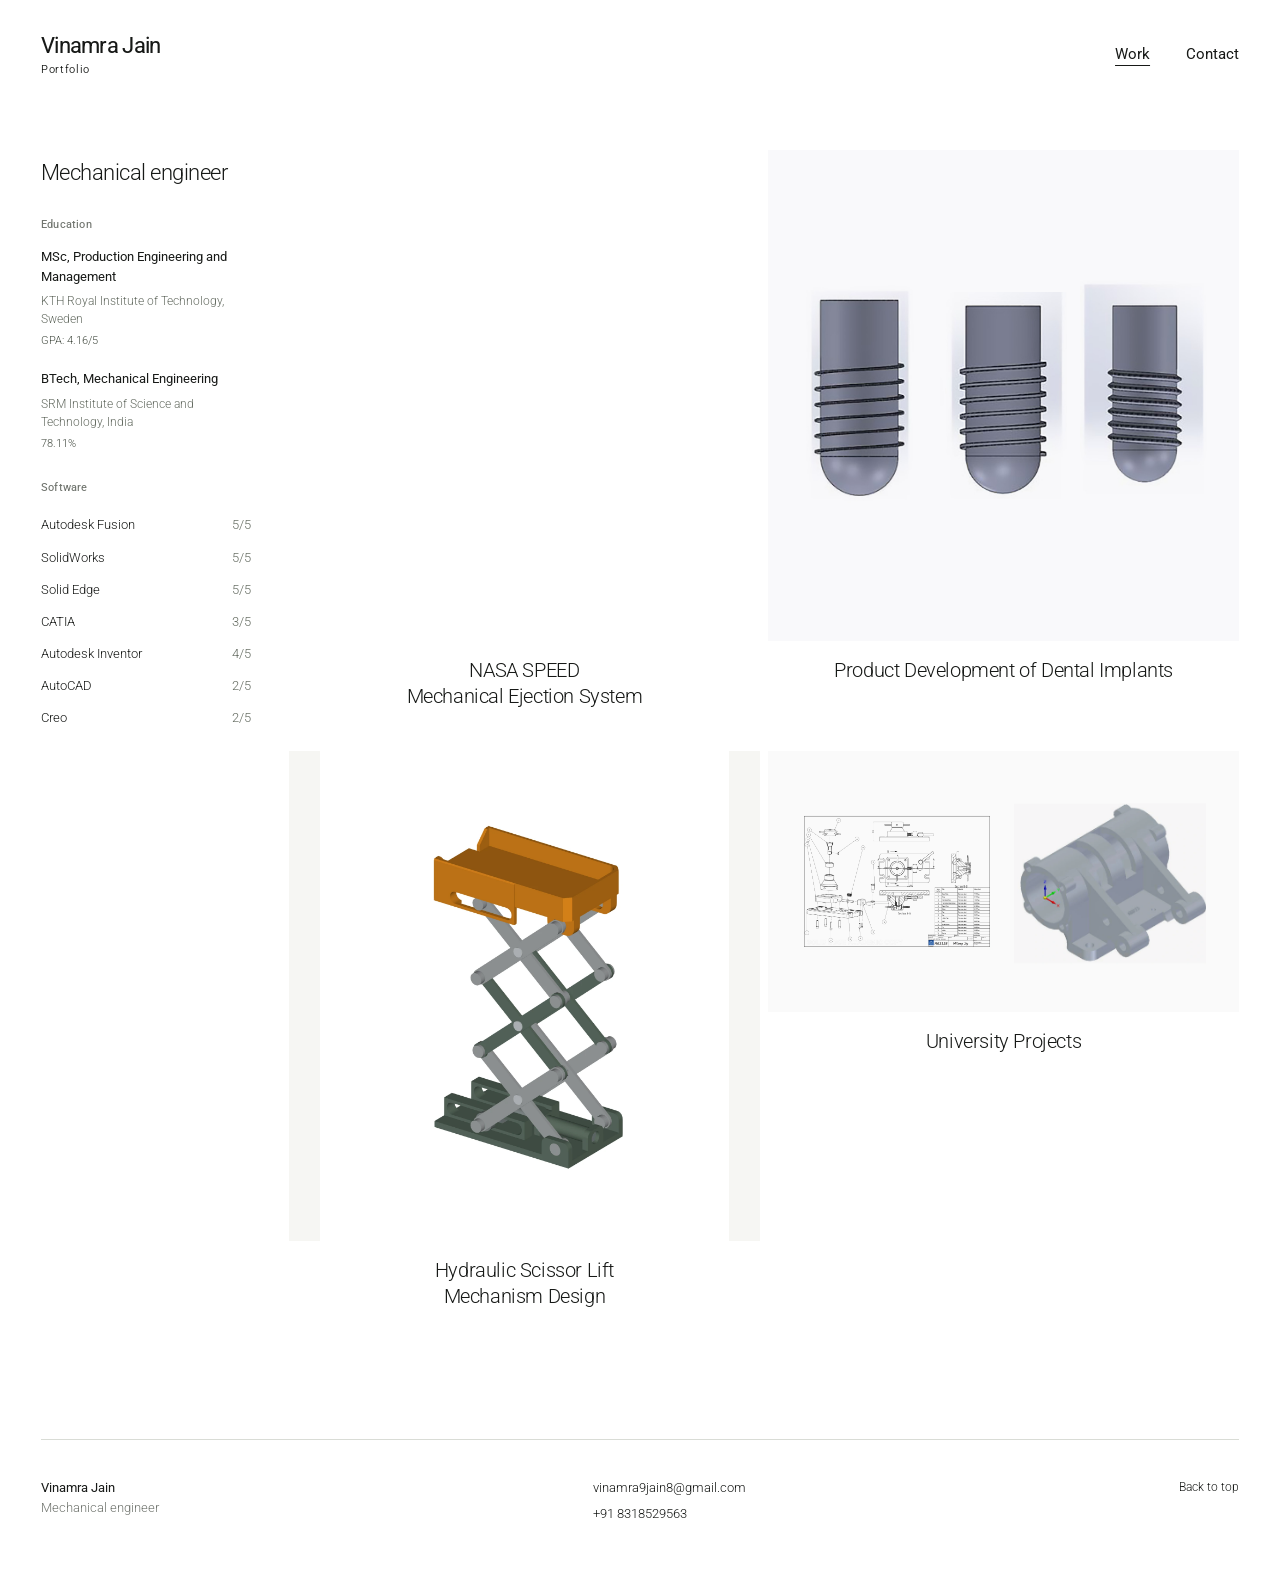
==== commit e16b7e5b: "Add Autodesk Fusion software proficiency" ====
--- a/index.html
+++ b/index.html
@@ -1,4 +1,4 @@
 <!doctype html>
-<html lang="en"><head><meta charset="UTF-8"/><meta name="viewport" content="width=device-width, initial-scale=1.0"/><link rel="icon" type="image/svg+xml" href="/favicon.svg"/><meta name="theme-color" content="#ffffff"/><meta name="description" content="Mechanical design work by Vinamra Jain. CAD architecture, mechanisms, assembly engineering and finite-element research."/><title>Vinamra Jain — Mechanical Design</title>  <script type="module" crossorigin src="/assets/index-C5LopVp8.js"></script>
+<html lang="en"><head><meta charset="UTF-8"/><meta name="viewport" content="width=device-width, initial-scale=1.0"/><link rel="icon" type="image/svg+xml" href="/favicon.svg"/><meta name="theme-color" content="#ffffff"/><meta name="description" content="Mechanical design work by Vinamra Jain. CAD architecture, mechanisms, assembly engineering and finite-element research."/><title>Vinamra Jain — Mechanical Design</title>  <script type="module" crossorigin src="/assets/index-DvsZO2ob.js"></script>
   <link rel="stylesheet" crossorigin href="/assets/index-Bg9cpdGY.css">
 </head><body><div id="root"></div></body></html>
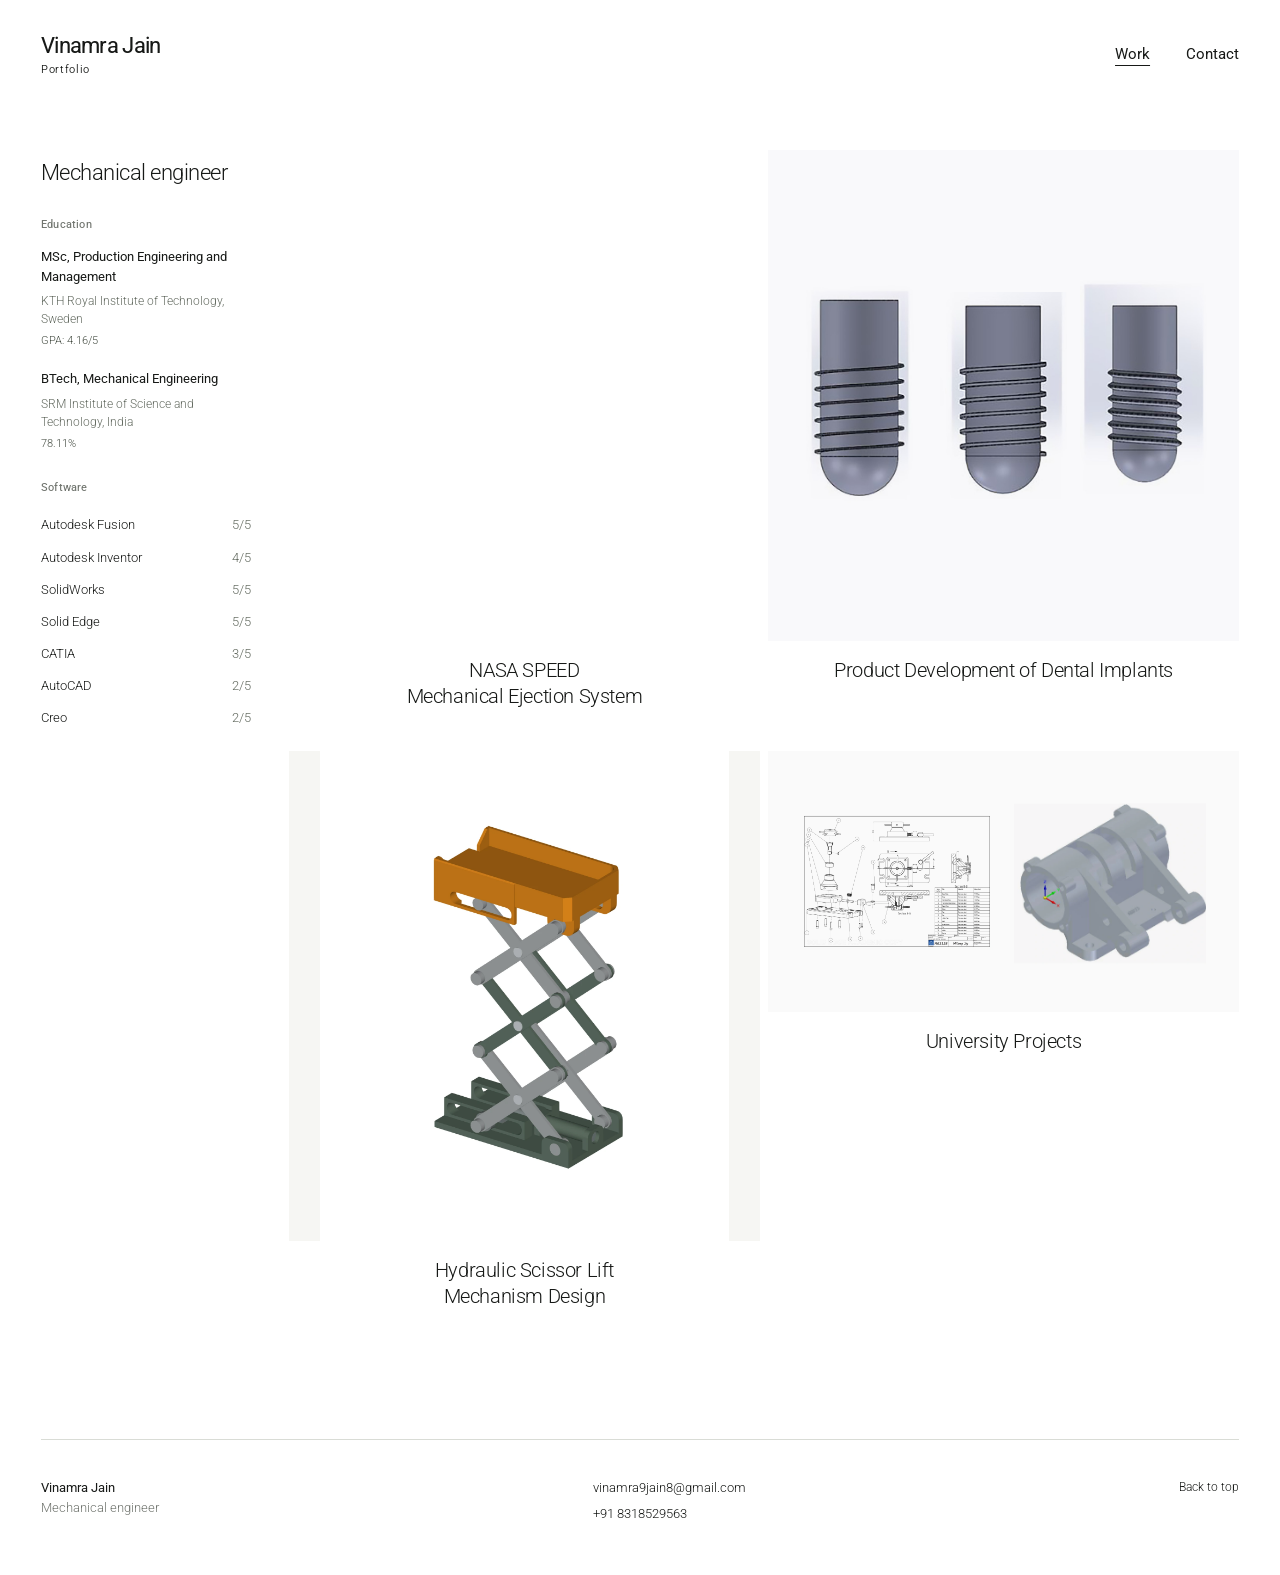
==== commit 93ca0b57: "Publish approved portfolio content only" ====
--- a/index.html
+++ b/index.html
@@ -1,4 +1,4 @@
 <!doctype html>
-<html lang="en"><head><meta charset="UTF-8"/><meta name="viewport" content="width=device-width, initial-scale=1.0"/><link rel="icon" type="image/svg+xml" href="/favicon.svg"/><meta name="theme-color" content="#ffffff"/><meta name="description" content="Mechanical design work by Vinamra Jain. CAD architecture, mechanisms, assembly engineering and finite-element research."/><title>Vinamra Jain — Mechanical Design</title>  <script type="module" crossorigin src="/assets/index-DvsZO2ob.js"></script>
+<html lang="en"><head><meta charset="UTF-8"/><meta name="viewport" content="width=device-width, initial-scale=1.0"/><link rel="icon" type="image/svg+xml" href="/favicon.svg"/><meta name="theme-color" content="#ffffff"/><meta name="description" content="Mechanical design work by Vinamra Jain. CAD architecture, mechanisms, assembly engineering and finite-element research."/><title>Vinamra Jain — Mechanical Design</title>  <script type="module" crossorigin src="/assets/index-DY24kpFS.js"></script>
   <link rel="stylesheet" crossorigin href="/assets/index-Bg9cpdGY.css">
 </head><body><div id="root"></div></body></html>
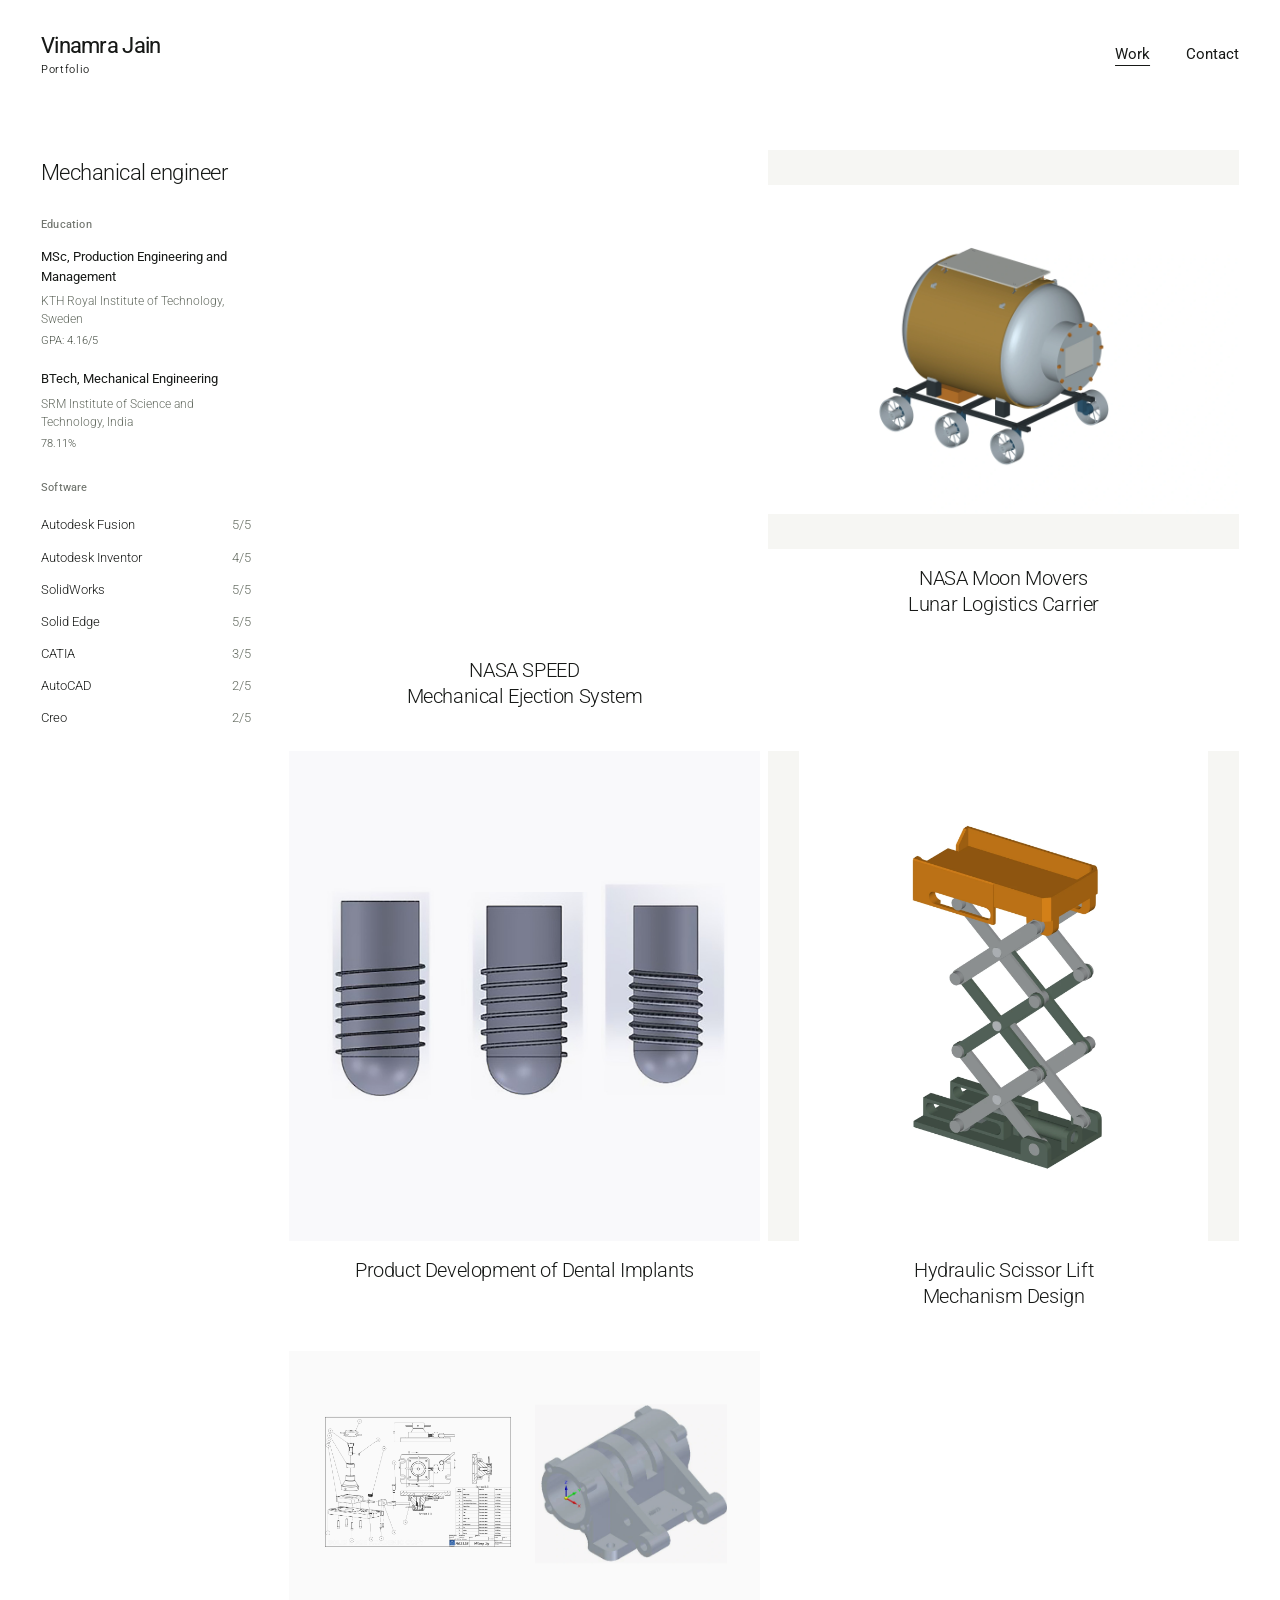
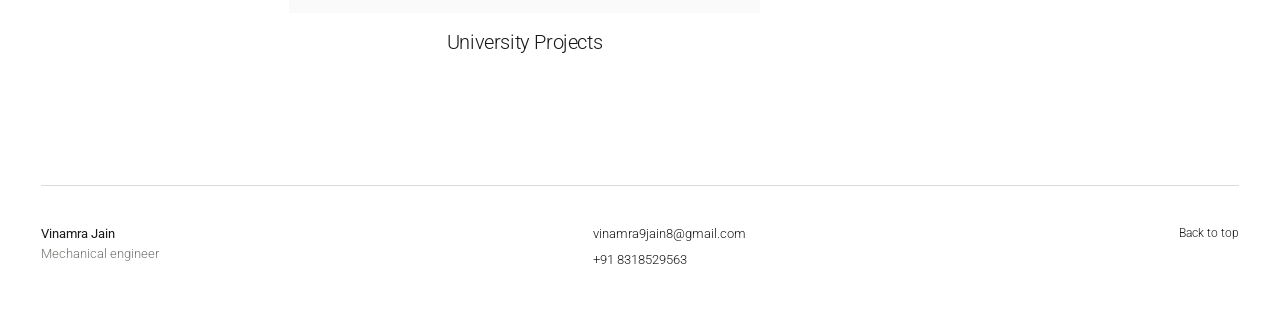
==== commit 80ccc887: "Publish Moon Movers and portfolio CAD library" ====
--- a/index.html
+++ b/index.html
@@ -1,4 +1,4 @@
 <!doctype html>
-<html lang="en"><head><meta charset="UTF-8"/><meta name="viewport" content="width=device-width, initial-scale=1.0"/><link rel="icon" type="image/svg+xml" href="/favicon.svg"/><meta name="theme-color" content="#ffffff"/><meta name="description" content="Mechanical design work by Vinamra Jain. CAD architecture, mechanisms, assembly engineering and finite-element research."/><title>Vinamra Jain — Mechanical Design</title>  <script type="module" crossorigin src="/assets/index-DY24kpFS.js"></script>
-  <link rel="stylesheet" crossorigin href="/assets/index-Bg9cpdGY.css">
+<html lang="en"><head><meta charset="UTF-8"/><meta name="viewport" content="width=device-width, initial-scale=1.0"/><link rel="icon" type="image/svg+xml" href="/favicon.svg"/><meta name="theme-color" content="#ffffff"/><meta name="description" content="Mechanical design work by Vinamra Jain. CAD architecture, mechanisms, assembly engineering and finite-element research."/><title>Vinamra Jain — Mechanical Design</title>  <script type="module" crossorigin src="/assets/index-CvhrBysk.js"></script>
+  <link rel="stylesheet" crossorigin href="/assets/index-mKnkCIzh.css">
 </head><body><div id="root"></div></body></html>
--- a/assets/index-mKnkCIzh.css
+++ b/assets/index-mKnkCIzh.css
@@ -0,0 +1 @@
+@font-face{font-family:Roboto Variable;font-style:normal;font-display:swap;font-weight:100 900;src:url(/assets/roboto-cyrillic-ext-wght-normal-BCp_3N7R.woff2)format("woff2-variations");unicode-range:U+460-52F,U+1C80-1C8A,U+20B4,U+2DE0-2DFF,U+A640-A69F,U+FE2E-FE2F}@font-face{font-family:Roboto Variable;font-style:normal;font-display:swap;font-weight:100 900;src:url(/assets/roboto-cyrillic-wght-normal-fOt7epNf.woff2)format("woff2-variations");unicode-range:U+301,U+400-45F,U+490-491,U+4B0-4B1,U+2116}@font-face{font-family:Roboto Variable;font-style:normal;font-display:swap;font-weight:100 900;src:url(/assets/roboto-greek-ext-wght-normal-Bgw4czJT.woff2)format("woff2-variations");unicode-range:U+1F??}@font-face{font-family:Roboto Variable;font-style:normal;font-display:swap;font-weight:100 900;src:url(/assets/roboto-greek-wght-normal-DlT9XTxE.woff2)format("woff2-variations");unicode-range:U+370-377,U+37A-37F,U+384-38A,U+38C,U+38E-3A1,U+3A3-3FF}@font-face{font-family:Roboto Variable;font-style:normal;font-display:swap;font-weight:100 900;src:url(/assets/roboto-math-wght-normal-4a3xuzGk.woff2)format("woff2-variations");unicode-range:U+302-303,U+305,U+307-308,U+310,U+312,U+315,U+31A,U+326-327,U+32C,U+32F-330,U+332-333,U+338,U+33A,U+346,U+34D,U+391-3A1,U+3A3-3A9,U+3B1-3C9,U+3D1,U+3D5-3D6,U+3F0-3F1,U+3F4-3F5,U+2016-2017,U+2034-2038,U+203C,U+2040,U+2043,U+2047,U+2050,U+2057,U+205F,U+2070-2071,U+2074-208E,U+2090-209C,U+20D0-20DC,U+20E1,U+20E5-20EF,U+2100-2112,U+2114-2115,U+2117-2121,U+2123-214F,U+2190,U+2192,U+2194-21AE,U+21B0-21E5,U+21F1-21F2,U+21F4-2211,U+2213-2214,U+2216-22FF,U+2308-230B,U+2310,U+2319,U+231C-2321,U+2336-237A,U+237C,U+2395,U+239B-23B7,U+23D0,U+23DC-23E1,U+2474-2475,U+25AF,U+25B3,U+25B7,U+25BD,U+25C1,U+25CA,U+25CC,U+25FB,U+266D-266F,U+27C0-27FF,U+2900-2AFF,U+2B0E-2B11,U+2B30-2B4C,U+2BFE,U+3030,U+FF5B,U+FF5D,U+1D400-1D7FF,U+1EE??}@font-face{font-family:Roboto Variable;font-style:normal;font-display:swap;font-weight:100 900;src:url(/assets/roboto-symbols-wght-normal-B7iHSfaG.woff2)format("woff2-variations");unicode-range:U+1-C,U+E-1F,U+7F-9F,U+20DD-20E0,U+20E2-20E4,U+2150-218F,U+2190,U+2192,U+2194-2199,U+21AF,U+21E6-21F0,U+21F3,U+2218-2219,U+2299,U+22C4-22C6,U+2300-243F,U+2440-244A,U+2460-24FF,U+25A0-27BF,U+28??,U+2921-2922,U+2981,U+29BF,U+29EB,U+2B??,U+4DC0-4DFF,U+FFF9-FFFB,U+10140-1018E,U+10190-1019C,U+101A0,U+101D0-101FD,U+102E0-102FB,U+10E60-10E7E,U+1D2C0-1D2D3,U+1D2E0-1D37F,U+1F0??,U+1F100-1F1AD,U+1F1E6-1F1FF,U+1F30D-1F30F,U+1F315,U+1F31C,U+1F31E,U+1F320-1F32C,U+1F336,U+1F378,U+1F37D,U+1F382,U+1F393-1F39F,U+1F3A7-1F3A8,U+1F3AC-1F3AF,U+1F3C2,U+1F3C4-1F3C6,U+1F3CA-1F3CE,U+1F3D4-1F3E0,U+1F3ED,U+1F3F1-1F3F3,U+1F3F5-1F3F7,U+1F408,U+1F415,U+1F41F,U+1F426,U+1F43F,U+1F441-1F442,U+1F444,U+1F446-1F449,U+1F44C-1F44E,U+1F453,U+1F46A,U+1F47D,U+1F4A3,U+1F4B0,U+1F4B3,U+1F4B9,U+1F4BB,U+1F4BF,U+1F4C8-1F4CB,U+1F4D6,U+1F4DA,U+1F4DF,U+1F4E3-1F4E6,U+1F4EA-1F4ED,U+1F4F7,U+1F4F9-1F4FB,U+1F4FD-1F4FE,U+1F503,U+1F507-1F50B,U+1F50D,U+1F512-1F513,U+1F53E-1F54A,U+1F54F-1F5FA,U+1F610,U+1F650-1F67F,U+1F687,U+1F68D,U+1F691,U+1F694,U+1F698,U+1F6AD,U+1F6B2,U+1F6B9-1F6BA,U+1F6BC,U+1F6C6-1F6CF,U+1F6D3-1F6D7,U+1F6E0-1F6EA,U+1F6F0-1F6F3,U+1F6F7-1F6FC,U+1F7??,U+1F800-1F80B,U+1F810-1F847,U+1F850-1F859,U+1F860-1F887,U+1F890-1F8AD,U+1F8B0-1F8BB,U+1F8C0-1F8C1,U+1F900-1F90B,U+1F93B,U+1F946,U+1F984,U+1F996,U+1F9E9,U+1FA00-1FA6F,U+1FA70-1FA7C,U+1FA80-1FA89,U+1FA8F-1FAC6,U+1FACE-1FADC,U+1FADF-1FAE9,U+1FAF0-1FAF8,U+1FB??}@font-face{font-family:Roboto Variable;font-style:normal;font-display:swap;font-weight:100 900;src:url(/assets/roboto-vietnamese-wght-normal-_f1XEJpo.woff2)format("woff2-variations");unicode-range:U+102-103,U+110-111,U+128-129,U+168-169,U+1A0-1A1,U+1AF-1B0,U+300-301,U+303-304,U+308-309,U+323,U+329,U+1EA0-1EF9,U+20AB}@font-face{font-family:Roboto Variable;font-style:normal;font-display:swap;font-weight:100 900;src:url(/assets/roboto-latin-ext-wght-normal-DYIxWhlt.woff2)format("woff2-variations");unicode-range:U+100-2BA,U+2BD-2C5,U+2C7-2CC,U+2CE-2D7,U+2DD-2FF,U+304,U+308,U+329,U+1D00-1DBF,U+1E00-1E9F,U+1EF2-1EFF,U+2020,U+20A0-20AB,U+20AD-20C0,U+2113,U+2C60-2C7F,U+A720-A7FF}@font-face{font-family:Roboto Variable;font-style:normal;font-display:swap;font-weight:100 900;src:url(/assets/roboto-latin-wght-normal-ccAYIvAh.woff2)format("woff2-variations");unicode-range:U+??,U+131,U+152-153,U+2BB-2BC,U+2C6,U+2DA,U+2DC,U+304,U+308,U+329,U+2000-206F,U+20AC,U+2122,U+2191,U+2193,U+2212,U+2215,U+FEFF,U+FFFD}:root{color:#171917;font-synthesis:none;--paper:#f6f6f3;--muted:#71756f;--line:#d9dcd6;--accent:#146d68;background:#fff;font-family:Roboto Variable,Roboto,Arial,sans-serif;font-size:15px;font-weight:300;line-height:1.55}*{box-sizing:border-box}html{scroll-behavior:smooth;scroll-padding-top:30px}body{margin:0}a{color:inherit;text-decoration:none}button{color:inherit;font:inherit;cursor:pointer;background:0 0;border:0}img,video,canvas{max-width:100%;display:block}button:focus-visible,a:focus-visible{outline:2px solid var(--accent);outline-offset:5px}button{touch-action:manipulation}figure,p,h1,h2,h3,dl,dd{margin:0}h1,h2,h3{font-weight:300;line-height:1.16}strong{font-weight:450}a:hover{text-underline-offset:4px;text-decoration:underline}.site-header{border-bottom:1px solid #0000;justify-content:space-between;align-items:center;height:110px;margin:0 3.2%;display:flex}.wordmark{letter-spacing:-.7px;font-size:22px;font-weight:420;line-height:1.05}.wordmark span{letter-spacing:.06em;margin-top:7px;font-size:11px;font-weight:350;display:block}.site-header nav{gap:36px;font-size:15px;font-weight:400;display:flex}.site-header .work-link{text-underline-offset:6px;text-decoration:underline}.skip-link{z-index:100;background:#fff;padding:12px;position:absolute;top:-100px;left:20px}.skip-link:focus{top:10px}.home-layout{grid-template-columns:210px 1fr;gap:38px;margin:33px 3.2% 130px;display:grid}.home-intro{padding-top:8px}.home-intro h1{letter-spacing:-.5px;margin-bottom:30px;font-size:22px;line-height:1.33}.home-intro p{max-width:190px;margin-bottom:18px;font-size:14px;line-height:1.6}.index-label{color:var(--muted);margin-top:72px;font-size:11px;display:block}.project-grid{grid-template-columns:1fr 1fr;align-items:start;gap:42px 8px;display:grid}.project-tile{min-width:0;display:block}.project-tile:hover{text-decoration:none}.tile-image{background:var(--paper);aspect-ratio:1.18;overflow:hidden}.tile-image img{object-fit:contain;width:100%;height:100%;transition:transform .65s cubic-bezier(.2,.6,.2,1)}.project-tile:hover .tile-image img{transform:scale(1.025)}.speed-tile{grid-column:1/-1}.speed-tile .tile-image{aspect-ratio:1.95}.speed-tile .tile-image img{object-fit:cover}.dental-tile{grid-column:1/-1}.dental-tile .tile-image{aspect-ratio:2.3}.implant-home{background:#f9f9fb;justify-content:center;align-items:center;gap:8%;padding:20px 12%;display:flex}.implant-home img{mix-blend-mode:multiply;width:24%;height:100%}.tile-title{justify-content:space-between;align-items:baseline;gap:15px;padding:12px 3px 0;display:flex}.tile-title h2{letter-spacing:-.4px;font-size:20px}.tile-title span{font-size:12px}.detail-tile .tile-image{aspect-ratio:1.25}.detail-tile img{object-fit:contain;padding:6%}.research-tile .tile-image{background:#f1f2f4;align-items:center;display:flex}.research-tile img{mix-blend-mode:multiply;height:auto}.project-heading{grid-template-columns:1.8fr 1fr;column-gap:50px;width:84%;max-width:1180px;margin:62px auto 64px;display:grid}.eyebrow{color:#676d66;grid-column:1/-1;margin-bottom:25px;font-size:12px}.project-heading h1{letter-spacing:-2px;font-size:clamp(37px,4.3vw,64px);line-height:1.07}.project-deck{align-self:end;padding-bottom:4px;font-size:18px;line-height:1.5}.case-study{animation:.35s both page-enter}.hero-figure{background:var(--paper);margin:0 1.5%}.hero-figure img{object-fit:contain;width:100%;height:min(75vw,760px)}.hero-figure figcaption{color:#5b6159;background:#fff;padding:14px 2%;font-size:12px}.section-intro{grid-template-columns:1fr 1.7fr;gap:70px;width:80%;max-width:1110px;margin:112px auto 45px;scroll-margin-top:45px;display:grid}.section-intro h2{letter-spacing:-.7px;font-size:29px}.section-intro h2>span,.standards-section h2>span{color:var(--muted);letter-spacing:0;margin-bottom:14px;font-size:11px;display:block}.section-intro p{font-size:18px;line-height:1.6}.section-intro .software-note{color:var(--muted);margin-top:18px;font-size:12px}.packaging-pair{grid-template-columns:1fr 1fr;gap:8px;margin:0 3.2%;display:grid}.packaging-pair figure{background:var(--paper)}.packaging-pair img{object-fit:contain;width:100%;height:600px}.image-open{width:100%;padding:0;display:block}.image-open img{width:100%;height:auto}figcaption{color:#61665e;padding:13px 0 0;font-size:12px;line-height:1.5}figcaption>span{float:right}figure:has(.image-open){min-width:0}.packaging-pair figcaption{background:#fff;padding:13px 16px 18px}.constraint-strip{border-top:1px solid var(--line);grid-template-columns:repeat(3,1fr);gap:25px;width:80%;max-width:1110px;margin:48px auto 0;padding-top:23px;display:grid}.constraint-strip strong{font-size:20px;font-weight:350;display:block}.constraint-strip span{color:var(--muted);margin-top:5px;font-size:12px;display:block}.cad-viewer{background:var(--paper);margin:0 3.2%;position:relative}.cad-toolbar{justify-content:space-between;align-items:center;gap:10px;padding:22px 28px 0;display:flex}.pose-switch{gap:23px;display:flex}.pose-switch button{border-bottom:1px solid #0000;padding:4px 0;font-size:13px}.pose-switch button.active{border-color:#151715;font-weight:450}.reset-view{color:#666c62;font-size:12px}.cad-stage{height:min(68vw,750px);min-height:540px;position:relative}.cad-canvas{cursor:grab;touch-action:none;position:absolute;inset:0}.cad-canvas:active{cursor:grabbing}.cad-canvas canvas{width:100%;height:100%}.cad-loading{text-align:center;width:100%;color:var(--muted);pointer-events:none;font-size:13px;position:absolute;top:48%}.cad-fallback{object-fit:contain;width:100%;height:100%;position:absolute;inset:0}.cad-leaders{pointer-events:none;width:100%;height:100%;position:absolute;inset:0}.cad-leaders polyline{fill:none;stroke:#828e80;stroke-width:.08px;vector-effect:non-scaling-stroke;stroke-width:.65px}.cad-leaders circle{fill:#4f6458}.cad-leaders g.selected polyline{stroke:var(--accent);stroke-width:1.5px}.cad-labels button{text-align:left;background:0 0;width:20%;padding:7px;font-size:12px;line-height:1.4;position:absolute;transform:translateY(-50%)}.cad-labels .left{left:2%}.cad-labels .right{right:2%}.cad-labels .cad-label-number{color:#838a7e;margin-bottom:3px;font-size:10px;display:block}.cad-labels button.selected{color:var(--accent);font-weight:500}.cad-footer{color:#73796f;justify-content:space-between;gap:20px;padding:14px 28px 20px;font-size:11px;display:flex}.mobile-parts{display:none}.viewer-placeholder{background:var(--paper);place-items:center;height:600px;display:grid}.annotated-detail{background:#fff;margin:0 3.2%;position:relative}.annotated-detail>img{width:100%;height:auto}.annotated-detail>svg{pointer-events:none;width:100%;height:100%;position:absolute;inset:0}.annotated-detail polyline{fill:none;stroke:#777e73;stroke-width:.65px;vector-effect:non-scaling-stroke}.annotated-detail circle{fill:#465546}.detail-label{white-space:nowrap;background:#ffffffed;padding:5px 7px;font-size:12px;line-height:1.2;position:absolute;transform:translate(-30%)}.mechanism-metrics{border-top:1px solid var(--line);grid-template-columns:repeat(4,1fr);gap:25px;width:80%;max-width:1110px;margin:35px auto 0;padding-top:24px;display:grid}.mechanism-metrics strong{font-size:32px;font-weight:300;line-height:1.1;display:block}.mechanism-metrics span{color:var(--muted);margin-top:10px;font-size:12px;display:block}.guided-layout{grid-template-columns:1.8fr 1fr;align-items:center;gap:5%;margin:0 7%;display:grid}.guided-layout .annotated-detail{margin:0}.guided-notes p{max-width:250px;margin-bottom:35px;font-size:14px}.guided-notes strong{margin-bottom:9px;font-size:20px;font-weight:350;display:block}.safety-layout{grid-template-columns:1.5fr 1fr;align-items:center;gap:8%;margin:95px 8% 0;display:grid}.safety-layout figure{background:var(--paper)}.safety-layout img{object-fit:contain;height:530px}.safety-layout h3{letter-spacing:-.5px;margin-bottom:30px;font-size:27px}.release-sequence{margin:0;padding:0;list-style:none}.release-sequence li{grid-template-columns:30px 1fr;gap:12px;margin-top:23px;display:grid}.release-sequence li>span{color:var(--muted);padding-top:3px;font-size:11px}.release-sequence p{font-size:14px}.release-sequence strong{margin-bottom:4px;font-weight:450;display:block}.motion-figure{background:#fff;margin:0 3.2%}.motion-figure video{object-fit:contain;width:100%;height:auto;max-height:850px}.motion-figure figcaption{text-align:center;padding-top:18px}.interface-grid{grid-template-columns:1fr 1fr 1fr;gap:16px;margin:0 3.2%;display:grid}.interface-grid img{object-fit:contain;background:var(--paper);height:350px}.interface-grid figure:last-child img{background:#fff}.manufacturing-layout{grid-template-columns:1.1fr 1fr;align-items:center;gap:6%;margin:0 6%;display:grid}.manufacturing-layout figure img{object-fit:contain;background:var(--paper);height:650px}.material-table>div{border-top:1px solid var(--line);grid-template-columns:1fr 1.5fr;gap:25px;padding:19px 0;display:grid}.material-table h3{font-size:14px;font-weight:400;line-height:1.5}.material-table p{font-size:12px;line-height:1.6}.material-table strong{margin-bottom:3px;font-weight:400;display:block}.dfma-notes{grid-template-columns:repeat(3,1fr);gap:45px;width:80%;max-width:1110px;margin:45px auto 0;display:grid}.dfma-notes p{font-size:13px}.dfma-notes span{margin-bottom:12px;font-size:17px;display:block}.standards-section{border-top:1px solid var(--line);grid-template-columns:1fr 1.7fr;gap:70px;width:80%;max-width:1110px;margin:110px auto 0;padding-top:35px;display:grid}.standards-section h2{letter-spacing:-.5px;font-size:25px}.standards-context{color:var(--muted);margin-bottom:20px;font-size:12px}.standards-section dl>div{border-top:1px solid #eceee9;grid-template-columns:1fr 1.1fr;gap:25px;padding:11px 0;font-size:12px;display:grid}.standards-section dt{font-weight:400}.standards-section dd{color:#666c63}.project-source{width:80%;max-width:1110px;color:var(--muted);margin:38px auto 0;font-size:11px}.project-source a{text-decoration:underline}.project-navigation{border-top:1px solid var(--line);justify-content:space-between;gap:20px;margin:110px 3.2% 0;padding:36px 0;font-size:18px;display:flex}.project-navigation span{margin-left:25px}footer{border-top:1px solid var(--line);justify-content:space-between;gap:30px;margin:0 3.2%;padding:38px 0 50px;font-size:13px;display:flex}footer p{font-weight:400}footer p span{color:var(--muted);font-weight:300}footer .back-top{font-size:12px}.dental-hero{grid-template-columns:1fr;gap:8px;margin:0 3.2%;display:grid}.dental-hero figure{background:#f4f5f7;grid-template-columns:1fr 130px;align-items:center;padding:12px 28px;display:grid}.dental-hero img{object-fit:contain;mix-blend-mode:multiply;max-height:240px}.dental-hero figcaption{padding:0 0 0 20px;font-size:13px}.dental-hero figcaption span{display:none}.finding{width:80%;max-width:1110px;margin:85px auto 0;padding-bottom:15px}.finding>span{color:var(--muted);margin-bottom:23px;font-size:11px;display:block}.finding h2{letter-spacing:-1px;max-width:960px;font-size:clamp(27px,3.3vw,46px);line-height:1.22}.parameter-matrix{border-top:1px solid var(--line);grid-template-columns:1fr 2fr;gap:60px;width:80%;max-width:1110px;margin:0 auto 50px;padding-top:25px;display:grid}.matrix-number strong{letter-spacing:-6px;font-size:100px;font-weight:250;line-height:1;display:block}.matrix-number span{color:var(--muted);margin-top:10px;font-size:12px;display:block}.parameter-matrix dl{grid-template-columns:1fr 1fr;gap:23px 35px;display:grid}.parameter-matrix dt{font-size:15px;font-weight:400}.parameter-matrix dd{color:#6a7065;margin-top:5px;font-size:13px}.method-visuals{grid-template-columns:1fr 1.3fr;gap:15px;margin:0 6%;display:grid}.method-visuals img{object-fit:contain;background:#f7f8fa;height:430px}.method-caption{color:var(--muted);width:80%;max-width:1110px;margin:25px auto 0;font-size:12px}.stress-comparisons{grid-template-columns:repeat(3,1fr);gap:28px;margin:55px 6% 0;display:grid}.stress-comparisons img{object-fit:contain;height:270px}.research-observation{grid-template-columns:1fr 1.7fr;gap:70px;width:80%;max-width:1110px;margin:58px auto 0;display:grid}.research-observation h3{letter-spacing:-.5px;font-size:26px}.research-observation p{font-size:16px;line-height:1.6}.taper-geometry{grid-template-columns:repeat(3,1fr);gap:8px;margin:0 8%;display:grid}.taper-geometry figure{background:#f8f8fa;padding:30px 35px 20px}.taper-geometry img{object-fit:contain;mix-blend-mode:multiply;height:370px}.taper-geometry figcaption{text-align:center}.geometry-specs{justify-content:center;gap:45px;margin:30px 8% 0;font-size:13px;display:flex}.assembly-research{grid-template-columns:1.1fr .8fr 1fr;align-items:end;gap:35px;margin:65px 8% 0;display:grid}.assembly-research img{object-fit:contain;height:350px}.load-study{margin:90px 6% 0}.loading-tabs{border-bottom:1px solid var(--line);gap:35px;display:flex}.loading-tabs button{border-bottom:1px solid #0000;margin-bottom:-1px;padding:13px 0;font-size:16px}.loading-tabs button[aria-selected=true]{border-bottom-color:#171917;font-weight:450}.load-heading{justify-content:space-between;align-items:baseline;margin:28px 0;display:flex}.load-heading h3{font-size:22px}.load-heading span{color:var(--muted);font-size:11px}.contour-grid{grid-template-columns:repeat(3,1fr);gap:12px;display:grid}.contour-grid img{aspect-ratio:1.22;object-fit:contain;background:#f1f4fa;width:100%;height:auto}.contour-grid figcaption{padding-top:10px}.comparison-plot{width:min(100%,700px);margin:40px auto 0}.comparison-plot img{object-fit:contain;max-height:450px}.publications{border-top:1px solid var(--line);grid-template-columns:1fr 1.7fr;gap:70px;width:80%;max-width:1110px;margin:105px auto 0;padding-top:35px;display:grid}.publications>h2{letter-spacing:-.6px;font-size:27px}.publications article+article{border-top:1px solid var(--line);margin-top:35px;padding-top:30px}.publications h3{margin:10px 0;font-size:21px;line-height:1.35}.publications p{color:#6a7066;font-size:12px}.publications a{border-bottom:1px solid #b1b5ac;margin:18px 25px 0 0;font-size:13px;display:inline-block}.publications small{color:var(--muted);margin-top:20px;font-size:11px;display:block}.lightbox{z-index:200;background:#fffffffa;flex-direction:column;justify-content:center;align-items:center;gap:15px;padding:70px 4% 35px;display:flex;position:fixed;inset:0}.lightbox img{object-fit:contain;max-width:96%;max-height:82vh}.lightbox>p{color:var(--muted);font-size:12px}.close-lightbox{padding:10px;font-size:16px;position:absolute;top:22px;right:28px}.compact .cad-stage{min-height:600px}.compact .cad-footer{display:none}@keyframes page-enter{0%{opacity:.5;transform:translateY(5px)}to{opacity:1;transform:translateY(0)}}@media (min-width:1600px){.home-layout{grid-template-columns:230px 1fr;gap:50px}.project-grid{max-width:1450px}.hero-figure img{height:850px}}@media (max-width:1000px){.home-layout{grid-template-columns:170px 1fr;gap:25px}.home-intro h1{font-size:20px}.home-intro p{font-size:13px}.project-heading{column-gap:35px;width:87%}.project-heading h1{font-size:43px}.project-deck{font-size:15px}.section-intro,.standards-section,.publications,.research-observation{grid-template-columns:1fr 1.5fr;gap:35px;width:85%}.section-intro h2{font-size:25px}.section-intro p{font-size:16px}.packaging-pair img{height:470px}.cad-labels button{width:22%;font-size:11px}.cad-stage{min-height:500px}.guided-layout{gap:3%;margin:0 4%}.guided-notes p{font-size:13px}.safety-layout{gap:5%;margin:75px 5% 0}.safety-layout img{height:420px}.safety-layout h3{font-size:24px}.interface-grid{grid-template-columns:1fr 1fr}.interface-grid figure:last-child{grid-column:1/-1;max-width:65%;margin:15px auto 0}.manufacturing-layout{grid-template-columns:1fr 1.2fr;gap:4%;margin:0 4%}.manufacturing-layout figure img{height:600px}.material-table>div{gap:14px}.dfma-notes{gap:25px;width:85%}.detail-label{font-size:10px}.dental-hero img{max-height:200px}.dental-hero figure{grid-template-columns:1fr 100px;padding:12px 20px}.dental-hero figcaption{font-size:12px}.taper-geometry{margin:0 5%}.taper-geometry figure{padding:25px 20px 18px}.taper-geometry img{height:300px}.geometry-specs{gap:23px}.method-visuals img{height:350px}.stress-comparisons{gap:15px}.stress-comparisons img{height:220px}.assembly-research{gap:20px;margin-left:5%;margin-right:5%}.assembly-research img{height:290px}}@media (max-width:680px){:root{font-size:14px}.site-header{height:88px;margin:0 6%}.wordmark{font-size:20px}.wordmark span{font-size:10px}.site-header nav{gap:23px;font-size:13px}.home-layout{margin:29px 5% 75px;display:block}.home-intro{padding:0 2% 33px}.home-intro h1{letter-spacing:-.7px;margin-bottom:18px;font-size:29px}.home-intro h1 br{display:none}.home-intro p{max-width:320px;margin-bottom:10px;font-size:14px}.index-label{margin-top:28px;font-size:10px}.project-grid{gap:32px 8px}.speed-tile .tile-image{aspect-ratio:1.15}.speed-tile .tile-image img{object-fit:cover;width:100%;height:100%}.tile-title h2{font-size:18px}.tile-title{padding-top:12px;display:block}.tile-title span{margin-top:4px;font-size:11px;display:block}.dental-tile .tile-image{aspect-ratio:1.4}.implant-home{gap:4%;padding:15px 6%}.implant-home img{width:29%}.detail-tile{grid-column:1/-1}.detail-tile .tile-image{aspect-ratio:1.5}.detail-tile .tile-title{display:flex}.project-heading{width:88%;margin:35px auto 33px;display:block}.eyebrow{margin-bottom:20px;font-size:10px;line-height:1.6}.project-heading h1{letter-spacing:-1.3px;font-size:38px;line-height:1.1}.project-deck{margin-top:24px;font-size:15px;line-height:1.6}.hero-figure{margin:0 3%}.hero-figure img{aspect-ratio:.95;object-fit:cover;height:auto}.hero-figure figcaption{padding:12px 4%;font-size:10px}.section-intro{width:86%;margin:68px auto 28px;display:block}.section-intro h2{letter-spacing:-.7px;margin-bottom:21px;font-size:27px}.section-intro h2>span{margin-bottom:11px;font-size:10px}.section-intro p{font-size:16px;line-height:1.6}.section-intro .software-note{font-size:11px}.packaging-pair{grid-template-columns:1fr 1fr;gap:8px;margin:0 4%}.packaging-pair img{height:330px}.packaging-pair figcaption{padding:12px 4px 0;font-size:10px}.constraint-strip{grid-template-columns:1fr;gap:0;width:86%;margin-top:30px;padding-top:0}.constraint-strip>div{border-bottom:1px solid var(--line);justify-content:space-between;align-items:center;gap:20px;padding:15px 0;display:flex}.constraint-strip strong{white-space:nowrap;font-size:16px}.constraint-strip span{text-align:right;max-width:130px;margin:0;font-size:11px}.cad-viewer{margin:0 3%}.cad-toolbar{padding:19px 15px 0}.pose-switch{gap:17px}.pose-switch button{font-size:12px}.reset-view{font-size:10px}.cad-stage{height:520px;min-height:0}.cad-leaders,.cad-labels{display:none}.cad-footer{padding:12px 16px 18px;font-size:10px}.mobile-parts{grid-template-columns:1fr 1fr;gap:0 15px;margin:0;padding:0 16px 17px;list-style:none;display:grid}.mobile-parts button{text-align:left;border-top:1px solid var(--line);gap:8px;width:100%;padding:10px 0;font-size:10px;line-height:1.4;display:flex}.mobile-parts span{color:var(--muted);font-size:9px}.mobile-parts button.selected{color:var(--accent);font-weight:500}.annotated-detail{margin:0 2%;overflow:hidden}.annotated-detail.release{margin-bottom:15px}.annotated-detail.release>img{object-fit:fill;height:310px}.detail-label{white-space:normal;max-width:75px;padding:3px;font-size:8px}.release .detail-label:last-child{left:85%!important}.mechanism-metrics{grid-template-columns:1fr 1fr;gap:25px 20px;width:86%;margin:10px auto 0;padding-top:22px}.mechanism-metrics strong{font-size:27px}.mechanism-metrics span{margin-top:7px;font-size:11px}.guided-layout{margin:0 4%;display:block}.guided-layout .annotated-detail{margin:0}.guided-layout .annotated-detail>img{height:auto;min-height:350px}.guided-layout .detail-label{font-size:9px}.guided-notes{grid-template-columns:1fr;gap:18px;margin:30px 4% 0;display:grid}.guided-notes p{grid-template-columns:125px 1fr;gap:12px;max-width:none;margin:0;font-size:13px;display:grid}.guided-notes strong{margin:0;font-size:16px;line-height:1.35}.safety-layout{margin:60px 7% 0;display:block}.safety-layout img{height:370px}.safety-layout h3{margin:32px 0 20px;font-size:25px}.release-sequence p{font-size:13px}.release-sequence li{gap:6px;margin-top:20px}.motion-figure{margin:0 2%}.motion-figure figcaption{padding-top:12px;font-size:10px}.interface-grid{grid-template-columns:1fr;gap:28px;margin:0 7%}.interface-grid img{height:340px}.interface-grid figure:last-child{grid-column:auto;max-width:none;margin:0}.interface-grid figcaption{font-size:11px}.manufacturing-layout{margin:0 7%;display:block}.manufacturing-layout figure img{height:420px}.manufacturing-layout figure{margin-bottom:30px}.material-table>div{grid-template-columns:1fr 1.45fr;gap:25px;padding:17px 0}.material-table h3{font-size:13px}.material-table p{font-size:12px}.dfma-notes{grid-template-columns:1fr;gap:22px;width:86%;margin-top:28px}.dfma-notes p{font-size:13px}.dfma-notes span{margin-bottom:6px;font-size:17px}.standards-section{width:86%;margin-top:65px;padding-top:27px;display:block}.standards-section h2{margin-bottom:24px;font-size:25px}.standards-section h2>span{font-size:10px}.standards-section dl>div{grid-template-columns:1fr 1fr;gap:16px;padding:13px 0;font-size:11px}.standards-context{font-size:11px}.project-source{width:86%;margin-top:25px;font-size:10px}.project-navigation{margin:65px 6% 0;padding:25px 0;font-size:15px}.project-navigation span{margin-left:8px}footer{flex-wrap:wrap;gap:25px;margin:0 6%;padding:27px 0 35px;font-size:12px}footer p{width:52%}footer .back-top{font-size:11px}.dental-hero{gap:7px;margin:0 4%}.dental-hero figure{padding:13px 10px 11px;display:block}.dental-hero img{height:auto;max-height:none}.dental-hero figcaption{text-align:right;padding:10px 0 0;font-size:10px}.finding{width:86%;margin-top:48px}.finding>span{margin-bottom:17px;font-size:10px}.finding h2{letter-spacing:-.7px;font-size:28px;line-height:1.27}.parameter-matrix{grid-template-columns:1fr;gap:25px;width:86%;margin-bottom:35px}.matrix-number{align-items:center;gap:25px;display:flex}.matrix-number strong{letter-spacing:-4px;font-size:75px}.matrix-number span{max-width:100px;font-size:12px}.parameter-matrix dl{gap:22px 20px}.parameter-matrix dt{font-size:14px}.parameter-matrix dd{font-size:11px}.method-visuals{grid-template-columns:1fr;gap:25px;margin:0 6%}.method-visuals img{height:auto;max-height:400px}.method-visuals figcaption{font-size:11px}.method-caption{width:86%;margin-top:22px;font-size:11px}.stress-comparisons{grid-template-columns:1fr;gap:30px;margin:40px 7% 0}.stress-comparisons img{height:auto;max-height:340px}.stress-comparisons figcaption{font-size:11px}.research-observation{width:86%;margin-top:40px;display:block}.research-observation h3{margin-bottom:17px;font-size:25px}.research-observation p{font-size:15px}.taper-geometry{gap:6px;margin:0 4%}.taper-geometry figure{padding:20px 8px 14px}.taper-geometry img{height:185px}.taper-geometry figcaption{font-size:9px;line-height:1.5}.taper-geometry figcaption>span{display:none}.geometry-specs{grid-template-columns:1fr 1fr;gap:12px 20px;margin:22px 8% 0;font-size:11px;display:grid}.assembly-research{grid-template-columns:1fr 1fr;gap:25px 18px;margin:40px 7% 0}.assembly-research figure:first-child{grid-column:1/-1;max-width:380px;margin:auto}.assembly-research img{height:230px}.assembly-research figcaption{font-size:10px}.load-study{margin:60px 5% 0}.loading-tabs{gap:24px}.loading-tabs button{padding:12px 0;font-size:13px}.load-heading{margin:24px 0;display:block}.load-heading h3{font-size:20px}.load-heading span{margin-top:10px;font-size:10px;display:block}.contour-grid{grid-template-columns:1fr;gap:25px;margin:0 3%}.contour-grid img{aspect-ratio:auto;background:#fff;max-height:360px}.contour-grid figcaption{font-size:11px}.comparison-plot{margin-top:30px}.comparison-plot figcaption{font-size:11px}.publications{width:86%;margin-top:60px;padding-top:25px;display:block}.publications>h2{margin-bottom:27px;font-size:26px}.publications h3{font-size:19px}.publications p{font-size:11px}.publications small{font-size:10px}.publications a{font-size:12px}.lightbox{padding:70px 2% 30px}.lightbox img{max-width:100%}.lightbox>p{text-align:center;font-size:11px}.close-lightbox{top:12px;right:12px}}@media (prefers-reduced-motion:reduce){html{scroll-behavior:auto}*{transition:none!important;animation:none!important}}.cam-detail-pair{grid-template-columns:1.45fr 1fr;gap:16px;margin:30px 7% 0;display:grid}.cam-detail-pair img{object-fit:contain;background:var(--paper);height:410px}.method-visuals{grid-template-columns:.8fr 1fr 1.2fr}.method-visuals img{height:370px}.method-visuals figure:first-child img{background:#fff;padding:15px}@media (max-width:680px){.cam-detail-pair{grid-template-columns:1fr;gap:25px;margin:25px 6% 0}.cam-detail-pair img{height:310px}.method-visuals{grid-template-columns:1fr}.method-visuals img{height:auto;max-height:390px}.method-visuals figure:first-child img{height:330px}}@media (min-width:681px){.speed-tile,.dental-tile{grid-column:auto}.speed-tile .tile-image,.dental-tile .tile-image{aspect-ratio:.96}.speed-tile .tile-image img{object-fit:contain}.implant-home{gap:3%;padding:18px 5%}.implant-home img{object-fit:contain;width:30%;height:80%}.home-layout{margin-top:40px}.detail-tile .tile-title{display:block}.detail-tile .tile-title span:last-child{display:none}}@media (max-width:680px){.speed-tile .tile-image img,.hero-figure img{object-fit:contain}}.dental-finding{letter-spacing:-.3px;font-size:21px;line-height:1.4}.dental-finding>span{letter-spacing:0;color:var(--muted);margin-bottom:15px;font-size:10px;display:block}.dental-case .project-heading{grid-template-columns:1.3fr 1fr;column-gap:9%}.cad-leaders:has(g.selected) g:not(.selected){opacity:.18}.cad-labels:has(button.selected) button:not(.selected){opacity:.55}@media (max-width:680px){.dental-finding{margin-top:28px;font-size:20px;line-height:1.4}.dental-finding>span{margin-bottom:12px;font-size:10px}}.mobile-pin,.mobile-detail-key{display:none}@media (max-width:680px){.annotated-detail .detail-label,.annotated-detail>svg{display:none}.mobile-pin{color:#23392b;background:#fff;border:1px solid #647364;border-radius:50%;place-items:center;width:20px;height:20px;font-size:10px;font-weight:450;display:grid;position:absolute;transform:translate(-50%,-50%)}.mobile-detail-key{grid-template-columns:1fr 1fr;gap:10px 15px;width:88%;margin:15px auto 25px;padding:0;font-size:11px;line-height:1.5;list-style:none;display:grid}.mobile-detail-key li{gap:9px;display:flex}.mobile-detail-key li span{color:var(--muted);font-size:10px}.mobile-parts button{font-size:11px}.mobile-parts span{font-size:10px}.guided-layout .mobile-detail-key{margin-bottom:10px}.home-intro h1 br{display:initial}}.tile-image picture{width:100%;height:100%;display:block}.hero-figure picture{display:block}@media (max-width:680px){.hero-figure figcaption{font-size:11px}.speed-tile .tile-image{aspect-ratio:1.08}.hero-figure img{aspect-ratio:.95;object-fit:contain}.annotated-detail>svg{display:block}.annotated-detail polyline{stroke-width:.6px}.annotated-detail circle{r:.4}}.speed-case .project-heading{text-align:center;flex-direction:column;align-items:center;gap:0;margin-bottom:55px;display:flex}.speed-case .project-heading .eyebrow{color:#242923;max-width:850px;margin-bottom:24px;font-size:18px;font-weight:450;line-height:1.55}.speed-case .project-heading h1{text-align:center;width:100%}.speed-case .section-intro p+p{margin-top:18px}.shell-intro{grid-template-columns:1fr 1.7fr;align-items:start;gap:70px;width:80%;max-width:1110px;margin:40px auto 28px;display:grid}.shell-intro h3{letter-spacing:-.5px;font-size:25px}.shell-intro p{font-size:16px;line-height:1.65}.shell-design-visual{background:var(--paper);width:80%;max-width:1110px;margin:0 auto}.shell-design-visual img{object-fit:contain;height:600px}.shell-design-visual figcaption{background:#fff;padding-top:15px}.packaged-assembly{margin:60px 0 0}.packaged-assembly>figure{width:80%;max-width:1110px;margin:0 auto}.packaged-assembly img{object-fit:contain;background:var(--paper);height:650px}.constraint-table-wrap{width:80%;max-width:1110px;margin:0 auto}.constraint-table{border-collapse:collapse;text-align:left;width:100%;font-size:15px;line-height:1.7}.constraint-table th,.constraint-table td{vertical-align:top;border-top:1px solid var(--line);padding:23px 0}.constraint-table thead th{color:#5c655a;border-top-color:#788174;padding:14px 0;font-size:12px;font-weight:450}.constraint-table tbody th{width:26%;padding-right:40px;font-size:18px;font-weight:400}.constraint-table td{font-weight:300}@media (max-width:1000px){.shell-intro{grid-template-columns:1fr 1.5fr;gap:35px;width:85%}.constraint-table-wrap,.shell-design-visual,.packaged-assembly>figure{width:85%}}@media (max-width:680px){.speed-case .project-heading{margin-bottom:35px}.speed-case .project-heading .eyebrow{max-width:330px;margin-bottom:25px;font-size:16px;line-height:1.5}.speed-case .project-heading h1{letter-spacing:-1.1px;font-size:36px}.speed-case .project-heading+.section-intro{margin-top:38px}.shell-intro{width:86%;margin:35px auto 25px;display:block}.shell-intro h3{margin-bottom:17px;font-size:24px}.shell-intro p{font-size:15px}.shell-design-visual,.packaged-assembly>figure{width:86%}.shell-design-visual img{height:440px}.packaged-assembly{margin-top:45px}.packaged-assembly img{height:470px}.constraint-table-wrap{width:86%}.constraint-table thead th{font-size:11px}.constraint-table th,.constraint-table td{padding:19px 0}.constraint-table tbody th{overflow-wrap:anywhere;width:28%;padding-right:17px;font-size:14px}.constraint-table td{font-size:13px;line-height:1.65}}.motion-intro{width:80%;max-width:1110px;margin:112px auto 38px}.section-number{color:var(--muted);margin-bottom:14px;font-size:11px;display:block}.motion-intro>h2{letter-spacing:-.7px;font-size:29px}.motion-stages{grid-template-columns:repeat(4,1fr);gap:28px;margin:30px 0 0;padding:0;list-style:none;display:grid}.motion-stages li{border-top:1px solid var(--line);grid-template-columns:22px 1fr;align-items:start;gap:10px;padding-top:17px;display:grid}.stage-number{color:var(--muted);padding-top:4px;font-size:10px}.motion-stages h3{margin-bottom:10px;font-size:18px;font-weight:400;line-height:1.3}.motion-stages p{font-size:13px;line-height:1.65}.speed-case .section-intro a{text-underline-offset:3px;-webkit-text-decoration:underline #9ca397;text-decoration:underline #9ca397}.bom-wrap{width:86%;max-width:1220px;margin:0 auto}.bom-table{border-collapse:collapse;text-align:left;table-layout:fixed;width:100%;font-size:13px;line-height:1.6}.bom-table caption{text-align:left;color:var(--muted);margin-bottom:15px;font-size:11px}.bom-table th,.bom-table td{border-top:1px solid var(--line);vertical-align:top;padding:17px 18px 17px 0;font-weight:300}.bom-table thead th{color:#60695d;border-top-color:#788174;padding-top:13px;padding-bottom:13px;font-size:11px;font-weight:450}.bom-table tbody th{font-size:13px;font-weight:400}.bom-item-id{color:var(--muted);margin-bottom:5px;font-size:10px;display:block}.bom-table td:last-child{padding-right:0}.bom-scope{color:var(--muted);max-width:750px;margin-top:20px;font-size:11px;line-height:1.65}@media (max-width:1000px){.motion-intro{width:85%}.motion-stages{gap:20px}.motion-stages li{grid-template-columns:1fr;gap:6px}.motion-stages h3{font-size:17px}.bom-wrap{width:90%}}@media (max-width:680px){.motion-intro{width:86%;margin:68px auto 28px}.motion-intro>h2{font-size:27px}.section-number{margin-bottom:11px;font-size:10px}.motion-stages{grid-template-columns:1fr;gap:17px;margin-top:25px}.motion-stages li{grid-template-columns:25px 1fr;gap:12px;padding-top:14px}.motion-stages h3{margin-bottom:6px;font-size:17px}.motion-stages p{font-size:14px;line-height:1.6}.stage-number{font-size:11px}.bom-wrap{width:86%}.bom-table,.bom-table tbody,.bom-table caption{display:block}.bom-table thead{clip-path:inset(50%);width:1px;height:1px;position:absolute;overflow:hidden}.bom-table tbody tr{border-top:1px solid var(--line);grid-template-columns:65px 1fr;column-gap:20px;padding:20px 0;display:grid}.bom-table tbody th,.bom-table tbody td{border:0;padding:0;font-size:13px;width:auto!important}.bom-table tbody th{grid-column:1/-1;align-items:baseline;gap:16px;margin-bottom:14px;font-size:16px;line-height:1.4;display:flex}.bom-item-id{flex:0 0 20px;margin:0;font-size:10px;display:inline-block}.bom-table td[data-label]:before{content:attr(data-label);color:var(--muted);margin-bottom:4px;font-size:10px;display:block}.bom-table td:last-child{grid-column:1/-1;margin-top:13px;font-size:14px;line-height:1.6}.bom-scope{margin-top:14px;font-size:11px}.constraint-table tbody th{overflow-wrap:normal;word-break:normal;-webkit-hyphens:none;hyphens:none}}.bom-table th:first-child{width:6%}.bom-table th:nth-child(2){width:24%}.bom-table th:nth-child(3){width:7%}.bom-table th:nth-child(4){width:17%}.bom-table th:nth-child(5){width:46%}.bom-table .bom-item-id{margin:0;font-size:12px}.bom-table .bom-component{font-weight:400}.bom-table td[data-label=Qty],.bom-table thead th:nth-child(3){text-align:center;font-variant-numeric:tabular-nums}@media (max-width:680px){.bom-table tbody tr{grid-template-columns:50px 1fr}.bom-table tbody th.bom-index{grid-area:1/1;align-self:baseline;margin-bottom:14px;display:block}.bom-table td.bom-component{grid-area:1/2;margin-bottom:14px;font-size:16px;font-weight:400;line-height:1.4}.bom-table td[data-label=Qty]{text-align:left;grid-area:2/1}.bom-table td[data-label=Material]{grid-area:2/2}.bom-table td[data-label=Model\ definition]{grid-area:3/1/auto/-1}.bom-table .bom-item-id{font-size:11px}}.cad-labels .cad-label-number{background:var(--paper);width:-moz-fit-content;width:fit-content}.cad-labels .cad-label-name{max-width:100%;font:inherit;color:inherit;line-height:inherit;background:var(--paper);display:inline-block}.home-layout .speed-tile .tile-image{background:#fff}.home-layout .speed-tile video{object-fit:contain;width:100%;height:100%}.profile-education h2,.profile-software h2{color:var(--muted);letter-spacing:.02em;margin-bottom:14px;font-size:11px;font-weight:450;line-height:1.4}.home-intro .profile-education p{max-width:none;margin-bottom:20px;font-size:13px;line-height:1.55}.profile-education strong{font-weight:400;display:block}.profile-education small{color:#656c62;margin-top:5px;font-size:12px;line-height:1.5;display:block}.profile-software{margin-top:28px}.profile-software dl>div{justify-content:space-between;gap:14px;padding:6px 0;font-size:13px;display:flex}.profile-software dd{color:#656c62;font-variant-numeric:tabular-nums;white-space:nowrap}.home-layout .tile-title{text-align:center;padding:16px 10px 0;display:block}.home-layout .tile-title h2{text-align:center;line-height:1.3}footer .contact-details{flex-direction:column;gap:6px;display:flex}@media (max-width:680px){.profile-education{grid-template-columns:1fr 1fr;gap:0 20px;display:grid}.profile-education h2{grid-column:1/-1}.home-intro .profile-education p{margin-bottom:0;font-size:12px}.profile-education small{font-size:11px}.profile-software{margin-top:24px}.profile-software dl{grid-template-columns:1fr 1fr;column-gap:25px;display:grid}.profile-software dl>div{padding:5px 0;font-size:12px}.home-layout .tile-title{padding-top:14px}footer p{width:auto}footer .contact-details{flex-basis:100%;order:2}}.profile-education .education-score{color:#454d43;margin-top:5px;font-size:11px;line-height:1.5;display:block}.dental-2019 .project-heading{text-align:center;flex-direction:column;align-items:center;gap:0;margin-bottom:48px;display:flex}.dental-2019 .project-heading h1{text-align:center;width:100%}.dental-2019 .project-heading .eyebrow{color:#242923;margin-bottom:24px;font-size:18px;font-weight:450;line-height:1.55}.dental-model-hero{background:#fafafb;grid-template-columns:repeat(3,1fr);gap:10px;margin:0 3.2%;display:grid}.dental-model-hero figure{min-width:0;padding:35px 18px 20px}.dental-model-hero img{object-fit:contain;mix-blend-mode:multiply;width:100%;height:370px}.dental-model-hero figcaption{text-align:center;color:#454b44;padding:18px 0 0;font-size:13px}.dental-2019 .section-intro{margin-top:85px}.thread-profile-study{margin:0 7%}.thread-profile-tabs{border-bottom:1px solid var(--line);gap:35px;margin-bottom:30px;display:flex}.thread-profile-tabs button{border-bottom:1px solid #0000;padding:15px 0;font-size:15px}.thread-profile-tabs button[aria-selected=true]{border-color:#171917;font-weight:450}.thread-profile-study figure{background:#fafafb;padding:25px 24px 0}.thread-profile-study img{object-fit:contain;mix-blend-mode:multiply;width:100%;height:400px}.thread-profile-study figcaption{color:var(--muted);padding:20px 0;font-size:12px}.dental-dimensions{border-top:1px solid var(--line);grid-template-columns:1.6fr 1fr 1fr;gap:30px;width:86%;margin:30px auto 0;padding-top:20px;display:grid}.dental-dimensions dt{color:var(--muted);margin-bottom:8px;font-size:12px}.dental-dimensions dd{font-size:16px}.dental-assembly{grid-template-columns:1.3fr 1fr;align-items:center;gap:8%;width:80%;margin:65px auto 0;display:grid}.dental-assembly figure{min-width:0}.dental-assembly img{object-fit:contain;width:100%;height:470px}.dental-assembly figcaption{color:var(--muted);padding-top:15px;font-size:12px}.dental-assembly h3{letter-spacing:-.5px;margin-bottom:22px;font-size:30px}.dental-assembly p{max-width:370px;font-size:17px;line-height:1.65}.dental-2019 .parameter-matrix{margin-bottom:38px}.dental-2019 .parameter-matrix dl>div:last-child{grid-column:1/-1}.dental-fea-setup{grid-template-columns:.7fr 1.3fr;gap:35px;margin:0 7% 40px;display:grid}.dental-fea-setup figure,.dental-fea-results figure{min-width:0}.dental-fea-setup img{object-fit:contain;width:100%;height:340px}.dental-fea-setup figcaption,.dental-fea-results figcaption{color:var(--muted);padding-top:15px;font-size:12px}.dental-fea-results{grid-template-columns:1fr 1fr;gap:18px;margin:0 4%;display:grid}.dental-fea-results img{width:100%;height:auto}.dental-selection{grid-template-columns:.7fr 1.3fr;align-items:start;gap:35px;margin:0 7%;display:grid}.dental-selection .selected-implant{background:#fafafb;padding:35px 20px;position:sticky;top:30px}.dental-selection .selected-implant img{object-fit:contain;mix-blend-mode:multiply;width:100%;height:570px}.dental-selection .selected-implant figcaption{text-align:center;padding-top:20px;font-size:14px}.dental-thread-results{gap:25px;display:grid}.dental-thread-results img{object-fit:contain;width:100%;max-height:270px}.dental-thread-results figcaption{color:var(--muted);padding-top:12px;font-size:12px}.dental-secondary-results{grid-template-columns:1fr 1fr;gap:40px;margin:55px 7% 0;display:grid}.dental-secondary-results figure{min-width:0}.dental-secondary-results img{object-fit:contain;width:100%;height:290px}.dental-secondary-results figcaption{padding-top:18px;font-size:14px;line-height:1.6}.dental-2019 .dental-standards{margin-top:85px}.dental-2019 .standards-context{margin-bottom:18px}.dental-publications>h2>span{color:var(--muted);margin-bottom:14px;font-size:11px;display:block}.dental-publications h3 a{font:inherit;margin:0}.dental-publications .publication-role{color:#50574e;margin-bottom:12px;font-size:12px}.dental-2019 .publications{margin-top:75px}.implant-home img{object-fit:contain;max-height:390px}@media (max-width:900px){.dental-2019 .project-heading{gap:30px}.dental-model-hero img{height:300px}.dental-assembly{gap:5%;width:86%}.dental-assembly img{height:370px}.dental-selection .selected-implant img{height:450px}.dental-thread-results img{max-height:220px}}@media (max-width:680px){.dental-2019 .project-heading .eyebrow{max-width:330px;margin-bottom:25px;font-size:16px;line-height:1.5}.dental-2019 .project-heading{margin-bottom:32px}.dental-2019 .project-heading h1{letter-spacing:-1.2px;font-size:35px}.dental-2019 .project-deck{font-size:17px}.dental-model-hero{gap:2px;margin:0 4%}.dental-model-hero figure{padding:16px 5px 13px}.dental-model-hero img{height:210px}.dental-model-hero figcaption{padding:12px 3px 0;font-size:10px;line-height:1.5}.dental-2019 .section-intro{margin-top:58px}.thread-profile-study{margin:0 5%}.thread-profile-tabs{justify-content:space-between;gap:0;margin-bottom:18px}.thread-profile-tabs button{padding:12px 3px;font-size:11px}.thread-profile-study figure{padding:12px 4px 0}.thread-profile-study img{object-fit:contain;height:auto;min-height:130px}.thread-profile-study figcaption{padding:14px 8px;font-size:10px;line-height:1.5}.dental-dimensions{grid-template-columns:1fr 1fr;gap:20px;width:86%;margin-top:22px}.dental-dimensions>div:first-child{grid-column:1/-1}.dental-dimensions dt{font-size:11px}.dental-dimensions dd{font-size:14px}.dental-assembly{flex-direction:column;align-items:stretch;gap:28px;margin-top:40px;display:flex}.dental-assembly img{height:330px}.dental-assembly figcaption{font-size:10px}.dental-assembly h3{margin-bottom:15px;font-size:25px}.dental-assembly p{max-width:none;font-size:15px}.dental-2019 .parameter-matrix{margin-bottom:30px}.dental-fea-setup{grid-template-columns:1fr;gap:28px;margin:0 7% 30px}.dental-fea-setup img{height:auto;max-height:340px}.dental-fea-setup figcaption,.dental-fea-results figcaption{padding-top:10px;font-size:10px;line-height:1.5}.dental-fea-results{grid-template-columns:1fr;gap:28px;margin:0 5%}.dental-selection{grid-template-columns:1fr;gap:28px}.dental-selection .selected-implant{padding:25px 18px;position:static}.dental-selection .selected-implant img{height:350px}.dental-selection .selected-implant figcaption{font-size:12px}.dental-thread-results{gap:28px}.dental-thread-results img{height:auto;max-height:none}.dental-thread-results figcaption{font-size:10px}.dental-secondary-results{grid-template-columns:1fr;gap:28px;margin-top:35px}.dental-secondary-results img{height:auto}.dental-secondary-results figcaption{font-size:12px}.dental-2019 .dental-standards{margin-top:55px}.dental-publications>h2>span{font-size:10px}.dental-2019 .publications{margin-top:55px}.dental-publications .publication-role{font-size:10px}}.bom-intro{align-items:baseline;row-gap:0}.bom-intro>.section-number{color:var(--muted);grid-column:1/-1;margin-bottom:14px;font-size:11px;line-height:1.16}@media (max-width:680px){.bom-intro{grid-template-columns:1fr auto;column-gap:12px;display:grid}.bom-intro h2{margin-bottom:0;font-size:24px}.bom-intro p{white-space:nowrap;font-size:10px}.bom-intro>.section-number{margin-bottom:11px;font-size:10px}}.university-tile{grid-column:1/-1}.university-cover{aspect-ratio:1.8;background:#fafafa;grid-template-columns:1fr 1fr;gap:5%;padding:30px 7%;display:grid}.university-cover img{object-fit:contain;mix-blend-mode:multiply;width:100%;height:100%;min-height:0}.university-case .project-heading{text-align:center;flex-direction:column;align-items:center;gap:0;margin-bottom:60px;display:flex}.university-case .project-heading .eyebrow{color:#242923;margin-bottom:24px;font-size:18px;font-weight:450;line-height:1.55}.university-case .project-heading h1{text-align:center;width:100%}.university-case .section-intro{margin-top:75px}.university-jig-layout{margin:0 5%}.university-case figure{min-width:0}.university-case figcaption{color:var(--muted);padding:15px 0 0;font-size:12px;line-height:1.5}.university-drawing img{width:100%;height:auto}.university-jig-views{grid-template-columns:1.1fr 1fr;align-items:center;gap:40px;margin-top:45px;display:grid}.university-jig-views>figure img{object-fit:contain;width:100%;height:340px}.university-original{width:86%;margin:35px auto 0}.university-original>a{text-underline-offset:4px;font-size:13px;text-decoration:underline}.university-original details{border-top:1px solid var(--line);border-bottom:1px solid var(--line);margin-top:24px}.university-original summary{cursor:pointer;padding:18px 0;font-size:14px}.university-original details figure{padding:20px 0 30px}.university-original details img{width:100%;height:auto}.university-bracket-final{background:#fafafa;margin:0 6%}.university-bracket-final figure{padding:35px 6% 20px}.university-bracket-final img{object-fit:contain;mix-blend-mode:multiply;width:100%;height:620px}.university-feature-grid{grid-template-columns:1fr 1fr;gap:40px 28px;margin:45px 7% 0;display:grid}.university-feature-grid img{object-fit:contain;background:#fafafa;width:100%;height:340px}@media (max-width:900px){.university-jig-views{gap:25px}.university-jig-views>figure img{height:300px}}@media (max-width:680px){.university-cover{aspect-ratio:1.05;gap:4%;padding:20px 5%}.university-case .project-heading{margin-bottom:35px}.university-case .project-heading .eyebrow{max-width:330px;margin-bottom:25px;font-size:16px;line-height:1.5}.university-case .project-heading h1{letter-spacing:-1.1px;font-size:36px}.university-case .section-intro{margin-top:55px}.university-jig-layout{margin:0 7%;display:block}.university-jig-views{flex-direction:column;gap:28px;margin-top:30px;padding-top:0;display:flex}.university-jig-views>figure img{height:auto}.university-case figcaption{padding-top:10px;font-size:10px}.university-original{margin-top:28px}.university-original>a{font-size:12px}.university-original summary{padding:16px 0;font-size:13px}.university-original details figure{padding:10px 0 20px}.university-bracket-final{margin:0 5%}.university-bracket-final figure{padding:20px 4%}.university-bracket-final img{height:330px}.university-feature-grid{grid-template-columns:1fr;gap:28px;margin-top:30px}.university-feature-grid img{height:auto;max-height:340px}}.lift-tile,.project-grid .university-tile{grid-column:auto}.lift-tile .tile-image{aspect-ratio:.96;background:var(--paper)}.lift-tile video{object-fit:contain;width:100%;height:100%;display:block}.lift-case .hero-figure img{aspect-ratio:1.6;object-fit:contain;mix-blend-mode:multiply;width:100%;height:auto}.lift-role{border-top:1px solid var(--line);grid-template-columns:1fr;gap:0;width:80%;max-width:1110px;margin:32px auto 0;padding-top:20px;font-size:16px;display:grid}.lift-role span{color:var(--muted);margin-bottom:9px;font-size:14px;display:block}.lift-detail-grid{grid-template-columns:1fr 1fr;gap:25px;width:86%;max-width:1220px;margin:55px auto 0;display:grid}.lift-detail-grid img{aspect-ratio:4/3;object-fit:contain;background:var(--paper);mix-blend-mode:multiply;width:100%}.lift-detail-grid figcaption{color:var(--muted);padding-top:12px;font-size:12px}.lift-geometry,.lift-outcome{border-top:1px solid var(--line);grid-template-columns:1fr 1fr;gap:60px;width:80%;max-width:1110px;margin:0 auto;padding-top:28px;display:grid}.lift-geometry h3,.lift-outcome h3{margin-bottom:12px;font-size:20px;font-weight:400;line-height:1.4}.lift-geometry p,.lift-outcome p{font-size:15px;line-height:1.7}.lift-equation>span{color:var(--muted);font-size:16px}.lift-equation p{letter-spacing:-.5px;white-space:nowrap;margin:18px 0 12px;font-size:clamp(22px,2.7vw,33px)}.lift-equation small{color:var(--muted);font-size:14px;line-height:1.65;display:block}.lift-motion video{object-fit:contain;background:var(--paper);width:100%;height:min(75vw,730px)}.lift-motion-scope{width:80%;max-width:1110px;color:var(--muted);margin:28px auto 0;font-size:13px;line-height:1.7}.lift-checks{width:80%;max-width:1110px;margin:0 auto}.lift-checks caption{text-align:left;color:var(--muted);padding:0 0 15px;font-size:16px;line-height:1.6}.lift-checks .constraint-table tbody th{font-variant-numeric:tabular-nums;width:20%}.lift-checks .constraint-table td:nth-child(2){width:30%}.lift-outcome{margin-top:50px}.lift-outcome p+p{margin-top:15px}.lift-viewer .cad-stage{height:700px;min-height:540px}.lift-viewer-note{color:var(--muted);max-width:850px;padding:0 32px 25px;font-size:11px;line-height:1.65}.lift-angle-control{border-top:1px solid var(--line);align-items:center;gap:25px;padding:18px 32px;font-size:12px;display:flex}.lift-angle-control label{white-space:nowrap}.lift-angle-control output{font-variant-numeric:tabular-nums;min-width:48px;margin-left:12px;display:inline-block}.lift-angle-control input{min-width:60px;accent-color:var(--accent);cursor:pointer;flex:1}.lift-angle-control input:disabled{opacity:.35;cursor:default}.lift-height{white-space:nowrap;color:var(--muted);font-size:11px}.lift-height strong{color:var(--fg);font-variant-numeric:tabular-nums;min-width:67px;margin-left:9px;font-size:13px;font-weight:400;display:inline-block}.lift-viewer button:focus-visible,.lift-angle-control input:focus-visible{outline:2px solid var(--accent);outline-offset:5px}@media (max-width:1000px){.lift-role,.lift-geometry,.lift-outcome,.lift-checks,.lift-motion-scope{gap:35px;width:85%}.lift-angle-control{gap:16px;padding:18px 20px}.lift-viewer .cad-labels button{font-size:11px}.lift-viewer .cad-stage{height:600px}}@media (max-width:680px){.project-grid .lift-tile,.project-grid .university-tile{grid-column:1/-1}.lift-tile .tile-image{aspect-ratio:1.15}.lift-case .hero-figure img{aspect-ratio:5/6}.lift-case .project-heading .eyebrow{font-size:12px}.lift-role{grid-template-columns:1fr;gap:19px;width:86%;margin-top:24px}.lift-detail-grid{grid-template-columns:1fr;gap:30px;width:86%;margin-top:35px}.lift-detail-grid figcaption{font-size:11px}.lift-geometry,.lift-outcome{grid-template-columns:1fr;gap:28px;width:86%}.lift-equation p{font-size:26px}.lift-geometry p,.lift-outcome p{font-size:15px}.lift-motion video{height:500px;max-height:85vh}.lift-motion-scope,.lift-checks{width:86%}.lift-motion-scope,.lift-checks .constraint-table{font-size:12px}.lift-checks .constraint-table td:nth-child(2){width:29%;padding-right:12px}.lift-checks .constraint-table tbody th{width:20%;padding-right:10px;font-size:13px}.lift-checks .constraint-table thead th{padding-right:12px;font-size:10px}.lift-outcome{margin-top:35px}.lift-bom td[data-label=Role]{grid-area:2/2}.lift-viewer .cad-stage{height:480px;min-height:0}.lift-angle-control{grid-template-columns:1fr 1.6fr;gap:15px;padding:18px 16px;display:grid}.lift-height{grid-column:1/-1}.lift-viewer-note{padding:0 16px 22px;font-size:10px}}.lift-pivot-detail{border-top:1px solid var(--line);grid-template-columns:1fr 1.7fr;gap:70px;width:80%;max-width:1110px;margin:50px auto 0;padding-top:28px;display:grid}.lift-pivot-detail h3{letter-spacing:-.5px;font-size:25px;line-height:1.3}.lift-pivot-detail p{font-size:15px;line-height:1.7}.lift-pivot-detail p+p{margin-top:17px}.lift-pivot-detail .lift-hardware-note{color:var(--muted);font-size:13px}.lift-pivot-detail a,.lift-material-rationale a,.lift-bom a{text-underline-offset:3px;-webkit-text-decoration:underline #9ca397;text-decoration:underline #9ca397}.lift-pivot-detail a,.lift-material-rationale a{white-space:normal}.lift-material-rationale{border-top:1px solid var(--line);grid-template-columns:1fr 1fr;gap:45px;margin-top:25px;padding-top:23px;display:grid}.lift-material-rationale p{font-size:13px;line-height:1.7}.lift-material-rationale strong{font-weight:450}.lift-bom td[data-label=Material] a{display:inline-block}.lift-case .project-navigation{margin-top:85px}@media (max-width:1000px){.lift-pivot-detail{grid-template-columns:1fr 1.5fr;gap:35px;width:85%}}@media (max-width:680px){.lift-pivot-detail{width:86%;margin-top:34px;padding-top:23px;display:block}.lift-pivot-detail h3{margin-bottom:20px;font-size:24px}.lift-pivot-detail p{font-size:15px}.lift-pivot-detail .lift-hardware-note{font-size:13px}.lift-material-rationale{grid-template-columns:1fr;gap:20px}.lift-bom td[data-label=Material]{font-size:13px}.lift-equation>span{font-size:16px}.lift-equation small{font-size:14px}}.lift-pivot-detail figure{margin-top:25px}.lift-pivot-detail .image-open{width:100%}.lift-pivot-detail img{aspect-ratio:4/3;object-fit:contain;background:var(--paper);mix-blend-mode:multiply;width:100%;height:auto}.lift-pivot-detail figcaption{color:var(--muted);padding-top:10px;font-size:11px;line-height:1.6}.lift-viewer .cad-labels button{max-width:23%}@media (max-width:680px){.lift-pivot-detail figure{margin:22px 0 25px}.lift-pivot-detail img{max-height:300px}.lift-bom td[data-label="Function and geometry"]{grid-area:3/1/auto/-1}}.lift-bom-heading{width:80%;max-width:1110px;margin:112px auto 38px}.lift-bom-title-row{justify-content:space-between;align-items:baseline;gap:30px;display:flex}.lift-bom-title-row h2{letter-spacing:-.7px;flex-shrink:0;font-size:29px;line-height:1.3}.lift-bom-title-row p{margin:0;font-size:15px;line-height:1.6}.lift-bom td[data-label=Material]{font-size:14px}@media (max-width:1000px){.lift-bom-heading{width:85%}.lift-bom-title-row{gap:25px}.lift-bom-title-row p{max-width:450px}}@media (max-width:680px){.lift-bom-heading{width:86%;margin:68px auto 28px}.lift-bom-title-row{display:block}.lift-bom-title-row h2{margin-bottom:18px;font-size:27px}.lift-bom-title-row p{font-size:15px}.lift-bom td[data-label=Material]{grid-area:2/2;margin-top:0;font-size:14px}.lift-checks caption{font-size:16px;line-height:1.6}}.lift-bom th:first-child{width:6%}.lift-bom th:nth-child(2){width:24%}.lift-bom th:nth-child(3){width:7%}.lift-bom th:nth-child(4){width:25%}.lift-bom th:nth-child(5){width:38%}.moon-tile{grid-column:1/-1}.moon-tile .tile-image{aspect-ratio:1.9;background:var(--paper)}.moon-tile .tile-image img{object-fit:contain;mix-blend-mode:multiply;padding:2% 5%}.moon-case .project-heading h1{grid-column:1/-1}.moon-case .section-intro a,.moon-references a{text-underline-offset:3px;-webkit-text-decoration:underline #9ca397;text-decoration:underline #9ca397}.moon-hero img{aspect-ratio:1.75;object-fit:contain;mix-blend-mode:multiply;width:100%;height:auto}.moon-hero figcaption{background:#fff;padding:15px 2%}.moon-scope{border-top:1px solid var(--line);width:80%;max-width:1110px;margin:32px auto 0;padding-top:20px}.moon-scope>span{color:var(--muted);margin-bottom:9px;font-size:16px;display:block}.moon-scope p{font-size:17px;line-height:1.6}.moon-pair{grid-template-columns:1fr 1fr;gap:28px;width:86%;max-width:1220px;margin:55px auto 0;display:grid}.moon-pair img{aspect-ratio:1.25;object-fit:contain;background:var(--paper);mix-blend-mode:multiply}.moon-wide{width:80%;max-width:1110px;margin:0 auto}.moon-wide img{mix-blend-mode:multiply;width:100%;height:auto}.moon-packing-diagram{margin-top:45px}.moon-packing-diagram img{object-fit:contain;max-height:540px}.moon-transfer{grid-template-columns:1.25fr 1fr;align-items:center;gap:60px;width:80%;max-width:1110px;margin:70px auto 0;display:grid}.moon-transfer img{background:var(--paper);mix-blend-mode:multiply;object-fit:contain;max-height:580px}.moon-transfer h3,.moon-resource-note h3,.moon-verification-grid h3{letter-spacing:-.5px;margin-bottom:20px;font-size:24px}.moon-transfer ol{margin:0;padding:0;list-style:none}.moon-transfer li{margin-bottom:17px;font-size:15px;line-height:1.7}.moon-case .moon-small{color:var(--muted);margin-top:20px;font-size:13px;line-height:1.7}.moon-case .mechanism-metrics strong{font-size:27px}.moon-motion video{object-fit:contain;background:#fff;width:100%;height:min(65vw,780px)}.moon-decisions td{line-height:1.75}.moon-analysis{align-items:center}.moon-analysis img{aspect-ratio:1.5;background:#fff}.moon-resource-note{border-top:1px solid var(--line);grid-template-columns:1fr 1.7fr;gap:70px;width:80%;max-width:1110px;margin:50px auto 0;padding-top:28px;display:grid}.moon-resource-note p{font-size:16px;line-height:1.7}.moon-bom th:first-child{width:6%}.moon-bom th:nth-child(2){width:24%}.moon-bom th:nth-child(3){width:7%}.moon-bom th:nth-child(4){width:23%}.moon-bom th:nth-child(5){width:40%}.moon-bom td{overflow-wrap:anywhere}.moon-drawing img{object-fit:contain;max-height:840px}.moon-verification-grid{border-top:1px solid var(--line);grid-template-columns:1fr 1fr;gap:60px;width:80%;max-width:1110px;margin:50px auto 0;padding-top:30px;display:grid}.moon-verification-grid p{font-size:16px;line-height:1.7}.moon-references{margin-top:75px}.moon-downloads{grid-template-columns:1fr 1fr;gap:28px 45px;width:80%;max-width:1110px;margin:0 auto;display:grid}.moon-downloads>a{border-top:1px solid var(--line);grid-template-columns:30px 1fr;column-gap:12px;padding:22px 0;display:grid}.moon-downloads span{color:var(--muted);grid-row:1/3;padding-top:5px;font-size:11px}.moon-downloads strong{font-size:20px;font-weight:350}.moon-downloads small{color:var(--muted);margin-top:8px;font-size:13px;line-height:1.6}.moon-case .project-navigation{margin-top:85px}.moon-viewer .cad-stage{height:720px;min-height:560px}.moon-viewer .cad-labels button{width:22%;max-width:22%}.moon-hatch-control{border-top:1px solid var(--line);align-items:center;gap:25px;padding:20px 28px;font-size:13px;display:flex}.moon-hatch-control label{white-space:nowrap}.moon-hatch-control output{font-variant-numeric:tabular-nums;width:40px;margin-left:12px;display:inline-block}.moon-hatch-control input{min-width:70px;accent-color:var(--accent);flex:1}.moon-hatch-control>span{color:var(--muted);font-size:12px}.moon-hatch-control input:disabled{opacity:.35}.moon-hatch-control input:focus-visible{outline:2px solid var(--accent);outline-offset:5px}.moon-viewer-note{color:var(--muted);max-width:950px;padding:0 28px 25px;font-size:12px;line-height:1.7}@media (max-width:1000px){.moon-scope,.moon-wide,.moon-transfer,.moon-resource-note,.moon-verification-grid,.moon-downloads{width:85%}.moon-transfer{gap:35px}.moon-resource-note{grid-template-columns:1fr 1.5fr;gap:35px}.moon-viewer .cad-stage{height:620px}.moon-viewer .cad-labels button{font-size:11px}.moon-hatch-control{gap:16px}.moon-hatch-control>span{max-width:160px}.moon-case .mechanism-metrics strong{font-size:23px}}@media (max-width:680px){.moon-tile .tile-image{aspect-ratio:1.15}.moon-tile .tile-image img{padding:4%}.moon-case .project-heading{margin-bottom:35px}.moon-case .project-heading h1{letter-spacing:-1.1px;font-size:36px}.moon-case .project-heading .eyebrow{max-width:320px;font-size:13px;line-height:1.6}.moon-hero img{aspect-ratio:5/6}.moon-hero figcaption{padding:14px 5%;font-size:11px}.moon-scope{width:86%;margin-top:25px}.moon-scope p{font-size:16px}.moon-pair{grid-template-columns:1fr;gap:32px;width:86%;margin-top:35px}.moon-wide{width:86%}.moon-packing-diagram{width:94%}.moon-packing-diagram figcaption{padding:13px 4% 0}.moon-transfer{width:86%;margin-top:40px;display:block}.moon-transfer>div{margin-top:30px}.moon-transfer li{font-size:15px}.moon-case .mechanism-metrics{grid-template-columns:1fr 1fr}.moon-case .mechanism-metrics strong{font-size:23px}.moon-motion video{height:380px;max-height:75vh}.moon-motion figcaption{text-align:left;font-size:11px}.moon-resource-note{width:86%;margin-top:35px;display:block}.moon-resource-note h3{font-size:23px}.moon-resource-note p{font-size:15px}.moon-bom td[data-label="Function and geometry"]{grid-area:3/1/auto/-1}.moon-bom td[data-label=Material]{font-size:14px}.moon-drawing{width:94%}.moon-drawing figcaption{padding:13px 4% 0}.moon-verification-grid{grid-template-columns:1fr;gap:30px;width:86%;margin-top:35px}.moon-verification-grid h3{font-size:23px}.moon-verification-grid p{font-size:15px}.moon-references{margin-top:60px}.moon-downloads{grid-template-columns:1fr;gap:8px;width:86%}.moon-downloads strong{font-size:21px}.moon-viewer .cad-stage{height:430px;min-height:0}.moon-viewer .cad-toolbar{padding:18px 16px 0}.moon-viewer .pose-switch{gap:18px}.moon-viewer .pose-switch button{font-size:12px}.moon-hatch-control{grid-template-columns:1fr 1.2fr;gap:14px;padding:18px 16px;display:grid}.moon-hatch-control>span{grid-column:1/-1;max-width:none;font-size:12px}.moon-viewer-note{padding:0 16px 22px;font-size:12px}}.moon-review .project-heading{margin-bottom:25px}.moon-lead{width:84%;max-width:1180px;max-inline-size:1180px;margin:0 auto;font-size:21px;line-height:1.6}.moon-quickfacts{border-top:1px solid var(--line);grid-template-columns:repeat(3,1fr);gap:25px;width:84%;max-width:1180px;margin:30px auto 0;padding-top:24px;display:grid}.moon-quickfacts strong{letter-spacing:-.8px;font-size:clamp(25px,3.4vw,42px);font-weight:300;line-height:1.2;display:block}.moon-quickfacts span{color:var(--muted);margin-top:9px;font-size:13px;display:block}.moon-review .moon-scope{border:0;grid-template-columns:130px 1fr;gap:9px 20px;width:84%;max-width:1180px;margin:27px auto 35px;padding:0;display:grid}.moon-review .moon-scope>span{margin:0;padding-top:3px;font-size:14px}.moon-review .moon-scope>p{font-size:15px}.moon-review .moon-scope .moon-status{color:var(--muted);grid-column:2;font-size:12px;line-height:1.6}.moon-review .moon-hero img{aspect-ratio:auto;object-fit:contain;max-height:900px}.moon-hero-key{display:none}.moon-jump-links{flex-wrap:wrap;gap:15px 30px;width:80%;max-width:1110px;margin:30px auto 0;font-size:13px;display:flex}.moon-jump-links a{text-underline-offset:4px;text-decoration:underline}.moon-requirement-grid{grid-template-columns:1fr 1fr;gap:24px 45px;width:80%;max-width:1110px;margin:0 auto;display:grid}.moon-requirement-grid>div{border-top:1px solid var(--line);padding-top:16px}.moon-requirement-grid span{color:var(--muted);margin-bottom:7px;font-size:12px;display:block}.moon-requirement-grid strong{font-size:17px;font-weight:350}.moon-table-wrap{width:80%;max-width:1110px;margin:0 auto}.moon-technical-table{border-collapse:collapse;table-layout:fixed;text-align:left;width:100%;font-size:14px;line-height:1.7}.moon-technical-table caption{text-align:left;color:var(--muted);padding-bottom:20px;font-size:13px;line-height:1.7}.moon-technical-table th,.moon-technical-table td{border-top:1px solid var(--line);vertical-align:top;overflow-wrap:break-word;padding:21px 20px 21px 0;font-weight:300}.moon-technical-table thead th{color:#586457;font-size:12px;font-weight:450}.moon-technical-table tbody th{font-size:16px;font-weight:400}.moon-technical-table th:first-child{width:21%}.moon-technical-table tbody th>span:not(.moon-evidence){color:var(--accent);margin-top:7px;font-size:12px;font-weight:350;display:block}.moon-technical-table td:last-child{padding-right:0}.moon-selected-row{background:#f1f5ef}.moon-selected-row th{padding-left:12px}.moon-mass-story{border-top:1px solid var(--line);grid-template-columns:1fr 1.1fr;align-items:center;gap:55px;width:80%;max-width:1110px;margin:55px auto 0;padding-top:30px;display:grid}.moon-mass-story h3,.moon-engineering-cards h3,.moon-next-gates h3{letter-spacing:-.5px;margin:14px 0 22px;font-size:25px;line-height:1.3}.moon-mass-story p,.moon-engineering-cards p{font-size:15px;line-height:1.75}.moon-mass-story p+p,.moon-engineering-cards p+p{margin-top:18px}.moon-mass-story img{width:100%;height:auto}.moon-evidence{letter-spacing:.025em;color:#476158;font-size:11px;line-height:1.6;display:inline-block}.moon-technical-table .moon-evidence{margin-top:8px;font-weight:350}.moon-exploded{margin-top:50px}.moon-exploded img{object-fit:contain;background:var(--paper);mix-blend-mode:multiply;height:auto;max-height:750px}.moon-details{border-top:1px solid var(--line);border-bottom:1px solid var(--line);width:86%;max-width:1220px;margin:50px auto 0;padding:24px 0}.moon-details summary{cursor:pointer;font-size:20px;line-height:1.45;list-style:disclosure-closed}.moon-details[open] summary{margin-bottom:26px;list-style:disclosure-open}.moon-details summary>span{color:var(--muted);margin-bottom:8px;font-size:12px;display:block}.moon-details summary strong{font-size:22px;font-weight:350}.moon-details summary small{color:var(--muted);margin-top:7px;font-size:13px;display:block}.moon-details>p{max-width:850px;margin:20px 0 30px;font-size:15px;line-height:1.7}.moon-details .bom-wrap{width:100%;max-width:none}.moon-details summary:focus-visible{outline:2px solid var(--accent);outline-offset:7px}.moon-sequence{grid-template-columns:repeat(3,1fr);gap:30px;width:86%;max-width:1220px;margin:0 auto;display:grid}.moon-sequence h3{margin-bottom:18px;font-size:20px;line-height:1.4}.moon-sequence h3>span{color:var(--muted);margin-bottom:8px;font-size:11px;display:block}.moon-sequence p{margin-top:20px;font-size:14px;line-height:1.7}.moon-sequence img{width:100%;height:auto}.moon-sequence-note{width:80%;max-width:1110px;color:var(--muted);margin:25px auto 0;font-size:13px;line-height:1.7}.moon-review .moon-motion{margin-top:65px}.moon-review .moon-motion figcaption>span{float:none;margin-right:15px}.moon-operation-strip{grid-template-columns:repeat(4,1fr);gap:30px;width:80%;max-width:1110px;margin:35px auto 0;display:grid}.moon-operation-strip p{border-top:1px solid var(--line);padding-top:18px;font-size:13px;line-height:1.7}.moon-operation-strip strong{margin-bottom:10px;font-size:17px;font-weight:400;display:block}.moon-load-pair{grid-template-columns:1fr 1fr;align-items:start;gap:35px;width:80%;max-width:1110px;margin:0 auto 45px;display:grid}.moon-load-pair img{object-fit:contain;height:auto;max-height:650px}.moon-engineering-cards{grid-template-columns:1fr 1fr;gap:55px;width:80%;max-width:1110px;margin:40px auto 0;display:grid}.moon-engineering-cards article{border-top:1px solid var(--line);padding-top:25px}.moon-analysis-details{width:80%;max-width:1110px}.moon-estimate-grid{grid-template-columns:1fr 1fr;gap:30px 45px;display:grid}.moon-estimate-grid p{font-size:15px;line-height:1.75}.moon-estimate-grid strong{margin-bottom:10px;font-size:19px;font-weight:350;display:block}.moon-analysis-details>figure{margin-top:30px}.moon-analysis-details>figure img{object-fit:contain;max-height:480px}.moon-verification-table{margin-top:50px}.moon-gap{margin-top:35px}.moon-gap img{object-fit:contain;height:auto;max-height:520px}.moon-next-gates{border-top:1px solid var(--line);grid-template-columns:1fr 1.7fr;gap:70px;width:80%;max-width:1110px;margin:55px auto 45px;padding-top:25px;display:grid}.moon-next-gates ol{margin:0;padding-left:21px}.moon-next-gates li{margin-bottom:18px;padding-left:6px;font-size:15px;line-height:1.75}.moon-reference-details{width:80%;max-width:1110px;margin-top:55px}.moon-reference-details dl>div{border-top:1px solid var(--line);grid-template-columns:1fr 1.3fr;gap:35px;padding:17px 0;font-size:14px;line-height:1.7;display:grid}.moon-reference-details a{text-underline-offset:3px;text-decoration:underline}.moon-reference-details dd{color:var(--muted)}@media (max-width:1000px){.moon-lead,.moon-quickfacts,.moon-review .moon-scope,.moon-jump-links,.moon-requirement-grid,.moon-table-wrap,.moon-mass-story,.moon-operation-strip,.moon-load-pair,.moon-engineering-cards,.moon-analysis-details,.moon-next-gates,.moon-reference-details{width:85%}.moon-mass-story,.moon-engineering-cards{gap:35px}.moon-sequence{gap:22px}.moon-next-gates{gap:35px}.moon-technical-table{font-size:13px}.moon-technical-table tbody th{font-size:15px}.moon-technical-table th,.moon-technical-table td{padding-right:17px}}@media (max-width:680px){.moon-lead,.moon-quickfacts,.moon-review .moon-scope{width:86%}.moon-lead{font-size:18px;line-height:1.6}.moon-quickfacts{gap:16px;margin-top:25px;padding-top:20px}.moon-quickfacts strong{letter-spacing:-.5px;white-space:nowrap;font-size:21px}.moon-quickfacts span{font-size:11px;line-height:1.5}.moon-review .moon-scope{margin:25px auto 28px;display:block}.moon-review .moon-scope>span{margin-bottom:7px}.moon-review .moon-scope>p{font-size:14px;line-height:1.7}.moon-review .moon-scope .moon-status{margin-top:12px;font-size:12px}.moon-hero-key{width:82%;color:var(--muted);grid-template-columns:1fr 1fr;gap:10px 24px;margin:25px auto 0;padding-left:20px;font-size:12px;line-height:1.6;list-style:decimal-leading-zero;display:grid}.moon-jump-links{gap:12px 23px;width:86%;margin-top:28px;font-size:13px}.moon-requirement-grid{grid-template-columns:1fr;gap:18px;width:86%}.moon-requirement-grid strong{font-size:16px}.moon-table-wrap{width:86%}.moon-technical-table,.moon-technical-table tbody{display:block}.moon-technical-table thead{clip-path:inset(50%);width:1px;height:1px;position:absolute;overflow:hidden}.moon-technical-table tbody tr{border-top:1px solid var(--line);padding:22px 0;display:block}.moon-technical-table th,.moon-technical-table td{border:0;padding:0;font-size:15px;line-height:1.75;display:block;width:auto!important}.moon-technical-table tbody th{margin-bottom:20px;font-size:20px;font-weight:350}.moon-technical-table td+td{margin-top:17px}.moon-technical-table td:before{content:attr(data-label);color:var(--muted);margin-bottom:6px;font-size:11px;line-height:1.5;display:block}.moon-selected-row{padding:22px 13px!important}.moon-technical-table .moon-evidence{margin-top:5px;display:block}.moon-mass-story{grid-template-columns:1fr;gap:25px;width:86%;margin-top:35px}.moon-mass-story h3,.moon-engineering-cards h3,.moon-next-gates h3{font-size:24px}.moon-mass-story p,.moon-engineering-cards p{font-size:15px}.moon-exploded{width:94%;margin-top:35px}.moon-exploded figcaption{padding:13px 4% 0}.moon-details{width:86%;margin-top:35px;padding:21px 0}.moon-details summary strong{font-size:21px}.moon-details>p{font-size:14px}.moon-sequence{grid-template-columns:1fr;gap:35px;width:86%}.moon-sequence h3{margin-bottom:17px;font-size:23px}.moon-sequence p{margin-top:14px;font-size:15px}.moon-sequence-note{width:86%;font-size:12px}.moon-operation-strip{grid-template-columns:1fr 1fr;gap:25px;width:86%}.moon-operation-strip p{font-size:14px}.moon-load-pair{grid-template-columns:1fr;gap:30px;width:86%;margin-bottom:30px}.moon-engineering-cards{grid-template-columns:1fr;gap:30px;width:86%;margin-top:30px}.moon-estimate-grid{grid-template-columns:1fr;gap:25px}.moon-analysis-details{width:86%}.moon-verification-table{margin-top:35px}.moon-gap{width:94%}.moon-gap figcaption{padding:13px 4% 0}.moon-next-gates{width:86%;margin-top:35px;display:block}.moon-next-gates h3{margin-bottom:25px}.moon-reference-details{width:86%}.moon-reference-details dl>div{font-size:14px;display:block}.moon-reference-details dd{margin-top:7px}}.moon-review .project-heading{text-align:center;flex-direction:column;align-items:center;gap:0;margin-bottom:55px;display:flex}.moon-review .project-heading .eyebrow{color:#242923;max-width:850px;margin-bottom:24px;font-size:18px;font-weight:450;line-height:1.55}.moon-review .project-heading h1{text-align:center;width:100%}.moon-review .moon-lead{width:80%;max-width:1110px;margin:40px auto 0;font-size:18px;line-height:1.65}.moon-review .moon-quickfacts,.moon-review .moon-scope{width:80%;max-width:1110px}.moon-review .moon-scope{margin-bottom:0}.moon-technical-table{font-size:15px}.moon-technical-table thead th{font-size:12px}.moon-technical-table tbody th{font-size:18px}.moon-review .moon-motion video{aspect-ratio:16/9;object-fit:contain;background:#f6f7f3;width:100%;height:auto;max-height:none}@media (max-width:1000px){.moon-review .moon-lead,.moon-review .moon-quickfacts,.moon-review .moon-scope{width:85%}}@media (max-width:680px){.moon-review .project-heading{margin-bottom:35px}.moon-review .project-heading .eyebrow{max-width:330px;margin-bottom:25px;font-size:16px;line-height:1.5}.moon-review .project-heading h1{letter-spacing:-1.1px;font-size:36px}.moon-review .moon-lead,.moon-review .moon-quickfacts,.moon-review .moon-scope{width:86%}.moon-review .moon-lead{margin-top:28px;font-size:16px}.moon-technical-table tbody th{font-size:20px}}.moon-review .moon-motion video{aspect-ratio:8/5}@media (max-width:680px){.moon-review .moon-motion figcaption{white-space:normal;line-height:1.65;display:block}.moon-review .moon-motion figcaption>span{margin:0 0 5px;display:block}}.moon-sharp .moon-hero img{object-fit:contain;aspect-ratio:auto;height:620px;max-height:620px}.moon-sharp .section-intro{margin-top:78px}.moon-sharp .moon-lead{margin-top:30px;font-size:20px}.moon-support-figure{width:88%;max-width:1250px;margin:0 auto}.moon-support-figure img{object-fit:contain;background:var(--paper);width:100%;height:auto;max-height:700px}.moon-support-figure figcaption{color:var(--muted);margin-top:14px;font-size:12px;line-height:1.65}.moon-load-path{border-top:1px solid var(--line);width:80%;max-width:1110px;margin:28px auto 0;padding-top:20px;font-size:16px;line-height:1.7}.moon-assumptions{grid-template-columns:1fr 2.2fr;gap:45px;width:80%;max-width:1110px;margin:30px auto 0;display:grid}.moon-assumptions h3{font-size:23px;line-height:1.35}.moon-assumptions dl>div{border-top:1px solid var(--line);grid-template-columns:105px 1fr;gap:22px;padding:13px 0;font-size:14px;line-height:1.65;display:grid}.moon-assumptions dt{font-weight:450}.moon-assumptions dd{margin:0}.moon-three-steps{grid-template-columns:repeat(3,1fr);margin-top:0}.moon-sharp .moon-motion{margin-top:30px}.moon-evidence-cards{grid-template-columns:repeat(3,1fr);gap:35px;width:80%;max-width:1110px;margin:0 auto 40px;display:grid}.moon-evidence-cards article{border-top:1px solid var(--line);padding-top:20px}.moon-evidence-cards span{color:var(--muted);font-size:11px}.moon-evidence-cards h3{margin:13px 0 17px;font-size:23px;line-height:1.35}.moon-evidence-cards p{font-size:15px;line-height:1.7}.moon-sharp .moon-details{width:80%;max-width:1110px;margin-top:22px}.moon-inspector .cad-viewer{width:100%;margin:0}.moon-deep-dive>.moon-table-wrap,.moon-deep-dive>.moon-mass-story,.moon-deep-dive>.moon-load-pair,.moon-deep-dive>.moon-engineering-cards,.moon-deep-dive>.moon-details{width:100%}.moon-deep-dive>.moon-load-pair{margin-top:40px}.moon-detail-note h3{margin-bottom:17px;font-size:23px}.moon-detail-note p{margin-bottom:16px;font-size:15px;line-height:1.7}.moon-sharp .moon-downloads{margin-top:35px}@media (max-width:1000px){.moon-assumptions,.moon-load-path,.moon-evidence-cards,.moon-sharp .moon-details{width:85%}.moon-assumptions{gap:30px}.moon-evidence-cards{gap:23px}}@media (max-width:680px){.moon-sharp .moon-hero img{aspect-ratio:auto;height:auto;max-height:none}.moon-sharp .section-intro{margin-top:55px}.moon-sharp .moon-lead{font-size:17px}.moon-support-figure{width:94%}.moon-support-figure figcaption{padding:0 4%;font-size:11px}.moon-load-path,.moon-assumptions,.moon-evidence-cards,.moon-sharp .moon-details{width:86%}.moon-load-path{font-size:14px}.moon-assumptions{display:block}.moon-assumptions h3{margin-bottom:20px}.moon-assumptions dl>div{grid-template-columns:85px 1fr;gap:16px;font-size:14px}.moon-three-steps{grid-template-columns:1fr;gap:15px}.moon-three-steps p{padding-top:13px}.moon-evidence-cards{grid-template-columns:1fr;gap:25px}.moon-evidence-cards h3{margin-bottom:12px;font-size:22px}.moon-sharp .moon-details summary strong{font-size:20px}.moon-sharp .moon-details summary small{font-size:12px}}.moon-support-key{display:none}@media (max-width:680px){.moon-support-key{width:82%;color:var(--muted);grid-template-columns:1fr 1fr;gap:10px 24px;margin:22px auto 0;padding-left:20px;font-size:12px;line-height:1.6;list-style:decimal-leading-zero;display:grid}}.moon-reveal-player{background:#fff;width:100%;position:relative}.moon-reveal-stage{aspect-ratio:16/9;background:#fff;width:100%;position:relative;overflow:hidden}.moon-reveal-stage>video{z-index:0;pointer-events:none;inset:0;width:100%!important;height:100%!important;position:absolute!important}.moon-reveal-stage>canvas{z-index:1;object-fit:contain;background:#fff;width:100%;height:100%;display:block;position:relative}.moon-reveal-stage>img{z-index:2;object-fit:contain;background:#fff;width:100%;height:100%;position:absolute;inset:0}.moon-reveal-controls{border-top:1px solid var(--line);background:#f6f6f3;align-items:center;gap:20px;padding:16px 22px;display:flex}.moon-reveal-controls>button{align-items:center;gap:9px;min-width:69px;padding:4px 0;font-size:14px;display:flex}.moon-reveal-controls>input{min-width:50px;accent-color:var(--accent);cursor:pointer;flex:1}.moon-reveal-controls>output{white-space:nowrap;font-variant-numeric:tabular-nums;font-size:13px}.moon-reveal-controls>.moon-fullscreen{justify-content:center;min-width:24px;font-size:24px}.moon-media-error{padding:14px 22px;font-size:14px}.moon-media-error a{text-decoration:underline}.moon-reveal-player:fullscreen{background:#fff;flex-direction:column;justify-content:center;display:flex}.moon-reveal-player:fullscreen .moon-reveal-stage{max-height:calc(100vh - 62px)}@media (max-width:680px){.moon-reveal-controls{gap:12px;padding:12px 14px}.moon-reveal-controls>button{gap:6px;min-width:55px;font-size:12px}.moon-reveal-controls>output{font-size:11px}.moon-reveal-controls>.moon-fullscreen{min-width:20px;font-size:20px}}.moon-sharp .shell-intro p+p{margin-top:14px}.moon-motion-context{max-width:700px;margin-top:18px;font-size:16px;line-height:1.65}.moon-calculation-topic{margin-top:40px}.moon-calculation-topic h3:not(:first-child){margin-top:28px}.moon-bom-note{width:80%;max-width:1110px;color:var(--muted);margin:18px auto 0}.moon-case .standards-section a{text-underline-offset:3px;text-decoration:underline}.moon-label-instruction{color:var(--muted);font-size:12px}.moon-viewer .cad-labels button:focus-visible{outline:2px solid var(--accent);outline-offset:2px}@media (max-width:680px){.moon-viewer .cad-leaders,.moon-viewer .cad-labels{display:block}.moon-viewer .cad-labels button{overflow-wrap:anywhere;padding:4px}.moon-motion-context{font-size:15px}.moon-bom-note{width:86%}}
